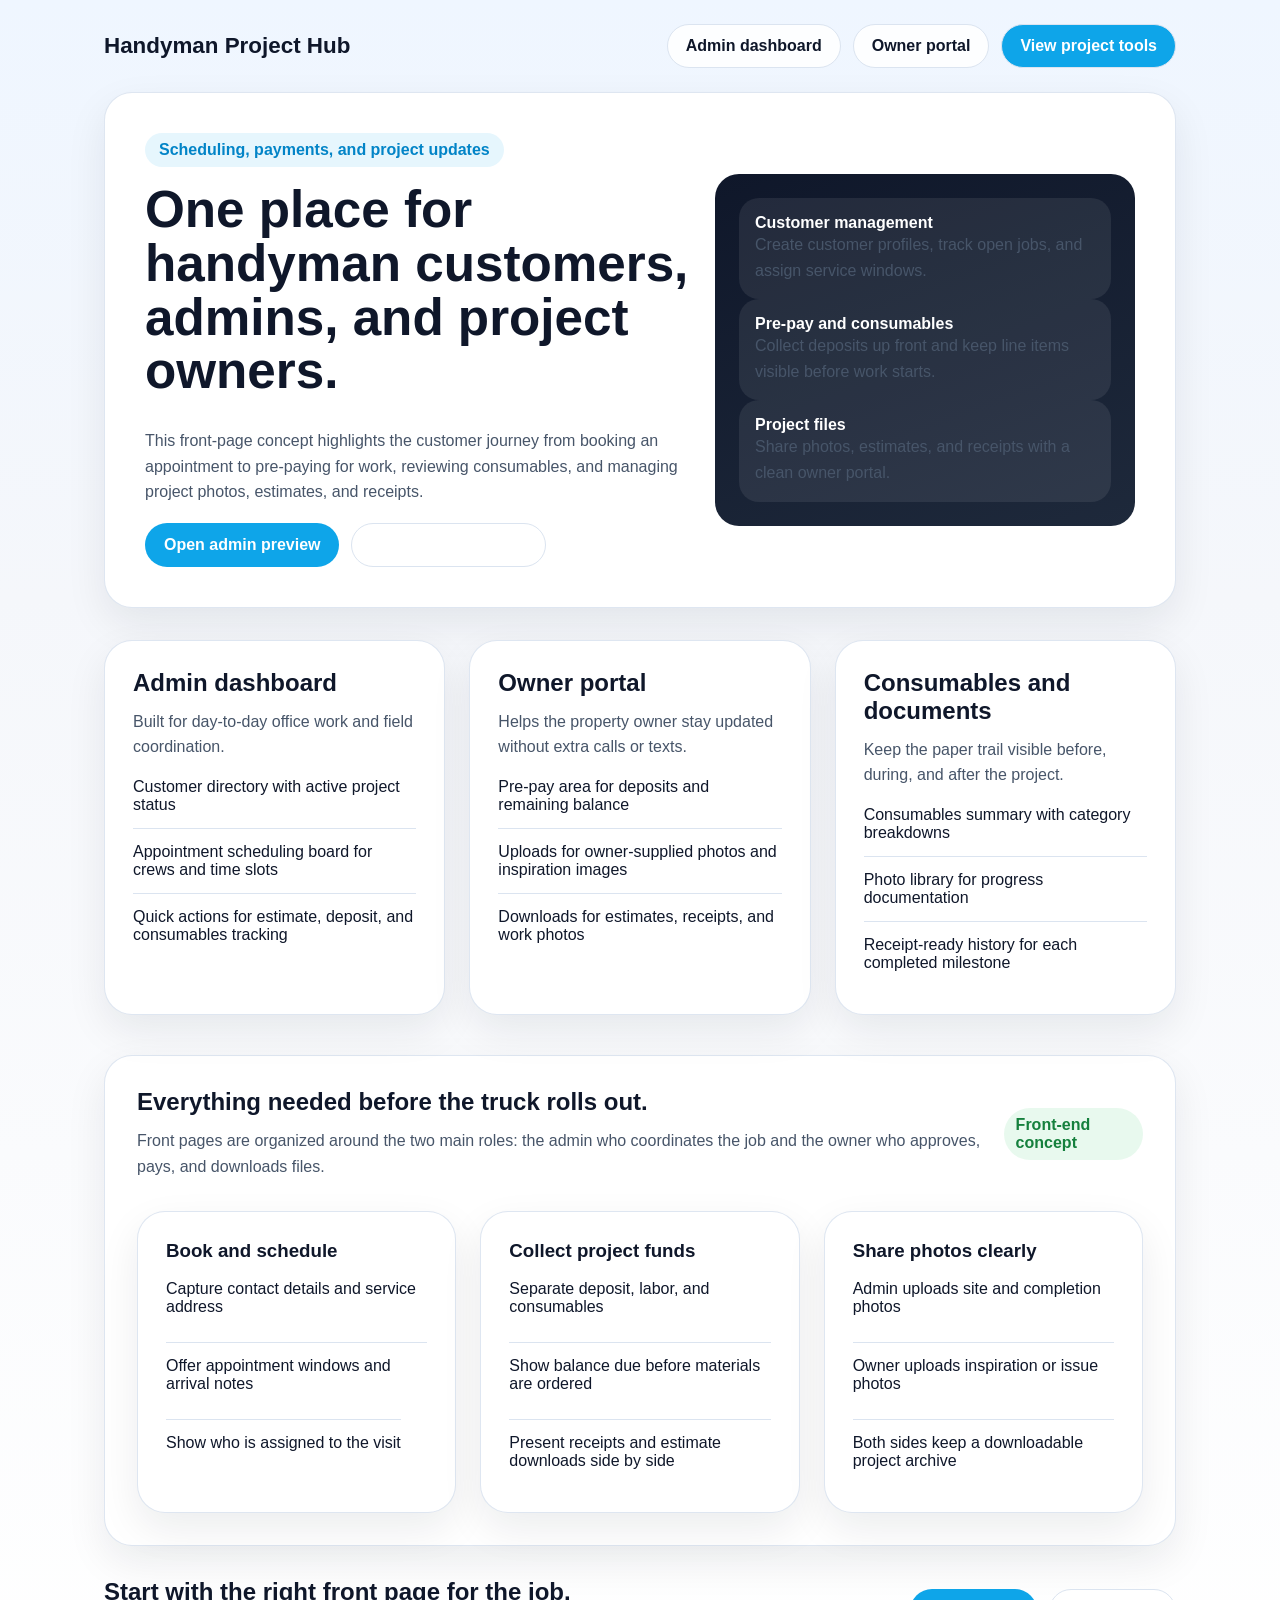
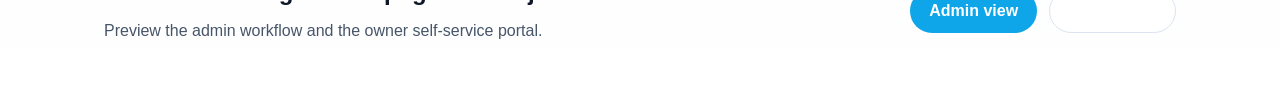
==== index.html @ 28c73553 "feat: add handyman front pages" ====
<!DOCTYPE html>
<html lang="en">
  <head>
    <meta charset="UTF-8" />
    <meta name="viewport" content="width=device-width, initial-scale=1.0" />
    <title>Handyman | Project Hub</title>
    <link rel="stylesheet" href="./styles.css" />
  </head>
  <body>
    <div class="shell">
      <header class="topbar">
        <a class="brand" href="./index.html">Handyman Project Hub</a>
        <nav class="nav" aria-label="Primary">
          <a href="./admin.html">Admin dashboard</a>
          <a href="./owner.html">Owner portal</a>
          <a class="button primary" href="./owner.html">View project tools</a>
        </nav>
      </header>

      <main>
        <section class="hero">
          <div class="stack">
            <div>
              <span class="eyebrow">Scheduling, payments, and project updates</span>
              <h1>One place for handyman customers, admins, and project owners.</h1>
            </div>
            <p>
              This front-page concept highlights the customer journey from booking an
              appointment to pre-paying for work, reviewing consumables, and managing
              project photos, estimates, and receipts.
            </p>
            <div class="hero-actions">
              <a class="button primary" href="./admin.html">Open admin preview</a>
              <a class="button secondary" href="./owner.html">Open owner preview</a>
            </div>
          </div>

          <aside class="hero-visual" aria-label="Feature preview">
            <div class="mini-card">
              <strong>Customer management</strong>
              <p>Create customer profiles, track open jobs, and assign service windows.</p>
            </div>
            <div class="mini-card">
              <strong>Pre-pay and consumables</strong>
              <p>Collect deposits up front and keep line items visible before work starts.</p>
            </div>
            <div class="mini-card">
              <strong>Project files</strong>
              <p>Share photos, estimates, and receipts with a clean owner portal.</p>
            </div>
          </aside>
        </section>

        <section class="card-grid" aria-label="Core pages">
          <article class="section-card">
            <h2>Admin dashboard</h2>
            <p>Built for day-to-day office work and field coordination.</p>
            <ul>
              <li>Customer directory with active project status</li>
              <li>Appointment scheduling board for crews and time slots</li>
              <li>Quick actions for estimate, deposit, and consumables tracking</li>
            </ul>
          </article>

          <article class="section-card">
            <h2>Owner portal</h2>
            <p>Helps the property owner stay updated without extra calls or texts.</p>
            <ul>
              <li>Pre-pay area for deposits and remaining balance</li>
              <li>Uploads for owner-supplied photos and inspiration images</li>
              <li>Downloads for estimates, receipts, and work photos</li>
            </ul>
          </article>

          <article class="section-card">
            <h2>Consumables and documents</h2>
            <p>Keep the paper trail visible before, during, and after the project.</p>
            <ul>
              <li>Consumables summary with category breakdowns</li>
              <li>Photo library for progress documentation</li>
              <li>Receipt-ready history for each completed milestone</li>
            </ul>
          </article>
        </section>

        <section class="dashboard" aria-label="Homepage dashboard preview">
          <div class="dashboard-head">
            <div>
              <h2>Everything needed before the truck rolls out.</h2>
              <p>
                Front pages are organized around the two main roles: the admin who
                coordinates the job and the owner who approves, pays, and downloads files.
              </p>
            </div>
            <span class="label">Front-end concept</span>
          </div>

          <div class="panel-grid">
            <article class="summary-card">
              <h3>Book and schedule</h3>
              <ul class="detail-list">
                <li>Capture contact details and service address</li>
                <li>Offer appointment windows and arrival notes</li>
                <li>Show who is assigned to the visit</li>
              </ul>
            </article>

            <article class="summary-card">
              <h3>Collect project funds</h3>
              <ul class="detail-list">
                <li>Separate deposit, labor, and consumables</li>
                <li>Show balance due before materials are ordered</li>
                <li>Present receipts and estimate downloads side by side</li>
              </ul>
            </article>

            <article class="summary-card">
              <h3>Share photos clearly</h3>
              <ul class="detail-list">
                <li>Admin uploads site and completion photos</li>
                <li>Owner uploads inspiration or issue photos</li>
                <li>Both sides keep a downloadable project archive</li>
              </ul>
            </article>
          </div>
        </section>

        <section class="cta-strip">
          <div>
            <h2>Start with the right front page for the job.</h2>
            <p>Preview the admin workflow and the owner self-service portal.</p>
          </div>
          <div class="hero-actions">
            <a class="button primary" href="./admin.html">Admin view</a>
            <a class="button secondary" href="./owner.html">Owner view</a>
          </div>
        </section>
      </main>
    </div>
  </body>
</html>
---- styles.css ----
:root {
  --bg: #f5f7fb;
  --surface: #ffffff;
  --surface-alt: #0f172a;
  --text: #0f172a;
  --muted: #475569;
  --primary: #0ea5e9;
  --primary-dark: #0284c7;
  --accent: #22c55e;
  --border: #dbe4f0;
  --shadow: 0 16px 40px rgba(15, 23, 42, 0.08);
}

* {
  box-sizing: border-box;
}

body {
  margin: 0;
  font-family: Arial, Helvetica, sans-serif;
  color: var(--text);
  background: linear-gradient(180deg, #eff6ff 0%, var(--bg) 35%, #ffffff 100%);
}

a {
  color: inherit;
}

.shell {
  max-width: 1120px;
  margin: 0 auto;
  padding: 0 24px 64px;
}

.topbar,
.hero,
.card-grid,
.panel-grid,
.cta-strip,
.portal-grid {
  display: grid;
  gap: 24px;
}

.topbar {
  grid-template-columns: 1fr auto;
  align-items: center;
  padding: 24px 0;
}

.brand {
  font-size: 1.4rem;
  font-weight: 700;
  text-decoration: none;
}

.nav {
  display: flex;
  flex-wrap: wrap;
  gap: 12px;
}

.nav a,
.button,
button {
  border-radius: 999px;
  padding: 12px 18px;
  text-decoration: none;
  font-weight: 700;
  border: 1px solid transparent;
}

.nav a,
.button.secondary {
  background: rgba(255, 255, 255, 0.9);
  border-color: var(--border);
}

.button,
button,
.button.primary {
  background: var(--primary);
  color: #fff;
}

.hero,
.section-card,
.dashboard,
.table-card,
.timeline-card,
.receipt-card,
.upload-card,
.summary-card {
  background: var(--surface);
  border: 1px solid rgba(219, 228, 240, 0.9);
  border-radius: 28px;
  box-shadow: var(--shadow);
}

.hero {
  grid-template-columns: 1.3fr 1fr;
  align-items: center;
  padding: 40px;
}

.eyebrow {
  display: inline-block;
  margin-bottom: 16px;
  padding: 8px 14px;
  border-radius: 999px;
  background: rgba(14, 165, 233, 0.1);
  color: var(--primary-dark);
  font-weight: 700;
}

h1,
h2,
h3 {
  margin: 0 0 12px;
}

h1 {
  font-size: clamp(2.2rem, 4vw, 4.4rem);
  line-height: 1.05;
}

p {
  margin: 0;
  color: var(--muted);
  line-height: 1.6;
}

.hero-actions,
.stack,
.meta-list,
.feature-list,
.stat-list,
.upload-actions,
.detail-list {
  display: flex;
  flex-wrap: wrap;
  gap: 12px;
}

.stack {
  flex-direction: column;
  gap: 18px;
}

.hero-visual,
.dashboard-visual {
  background: linear-gradient(160deg, var(--surface-alt), #1e293b);
  color: #fff;
  border-radius: 24px;
  padding: 24px;
}

.mini-card,
.stat,
.timeline-item,
.receipt-row,
.upload-row {
  padding: 16px;
  border-radius: 20px;
  background: rgba(255, 255, 255, 0.08);
}

.stat strong,
.receipt-row strong,
.upload-row strong,
.customer-table strong {
  display: block;
  margin-bottom: 4px;
}

.card-grid,
.panel-grid,
.portal-grid {
  grid-template-columns: repeat(3, minmax(0, 1fr));
  margin-top: 32px;
}

.section-card,
.table-card,
.timeline-card,
.receipt-card,
.upload-card,
.summary-card {
  padding: 28px;
}

.section-card ul,
.detail-list,
.customer-table,
.timeline {
  list-style: none;
  padding: 0;
  margin: 18px 0 0;
}

.section-card li,
.detail-list li,
.timeline li,
.customer-row {
  padding: 14px 0;
  border-top: 1px solid var(--border);
}

.section-card li:first-child,
.detail-list li:first-child,
.timeline li:first-child,
.customer-row:first-child {
  border-top: 0;
  padding-top: 0;
}

.dashboard {
  margin-top: 40px;
  padding: 32px;
}

.dashboard-head {
  display: flex;
  justify-content: space-between;
  gap: 16px;
  align-items: center;
  margin-bottom: 24px;
}

.stat-list {
  margin-top: 20px;
}

.stat {
  min-width: 120px;
  background: #e0f2fe;
  color: var(--text);
}

.customer-table {
  display: grid;
  gap: 12px;
}

.customer-row {
  display: grid;
  grid-template-columns: 1.3fr 1fr 1fr;
  gap: 12px;
  align-items: center;
}

.timeline-item {
  background: #f8fafc;
}

.timeline-item time,
.status {
  display: inline-block;
  margin-bottom: 8px;
  font-size: 0.92rem;
  font-weight: 700;
  color: var(--primary-dark);
}

.cta-strip {
  grid-template-columns: 1.4fr auto;
  align-items: center;
  padding: 32px 0 0;
}

.portal-grid {
  margin-top: 40px;
}

.receipt-row,
.upload-row {
  background: #f8fafc;
  color: var(--text);
  margin-top: 16px;
}

.upload-actions .button,
.receipt-row .button {
  padding: 10px 14px;
}

.label {
  display: inline-block;
  padding: 8px 12px;
  border-radius: 999px;
  background: rgba(34, 197, 94, 0.1);
  color: #15803d;
  font-weight: 700;
}

@media (max-width: 900px) {
  .hero,
  .card-grid,
  .panel-grid,
  .portal-grid,
  .cta-strip,
  .customer-row {
    grid-template-columns: 1fr;
  }

  .topbar,
  .dashboard-head {
    grid-template-columns: 1fr;
    justify-content: start;
  }
}
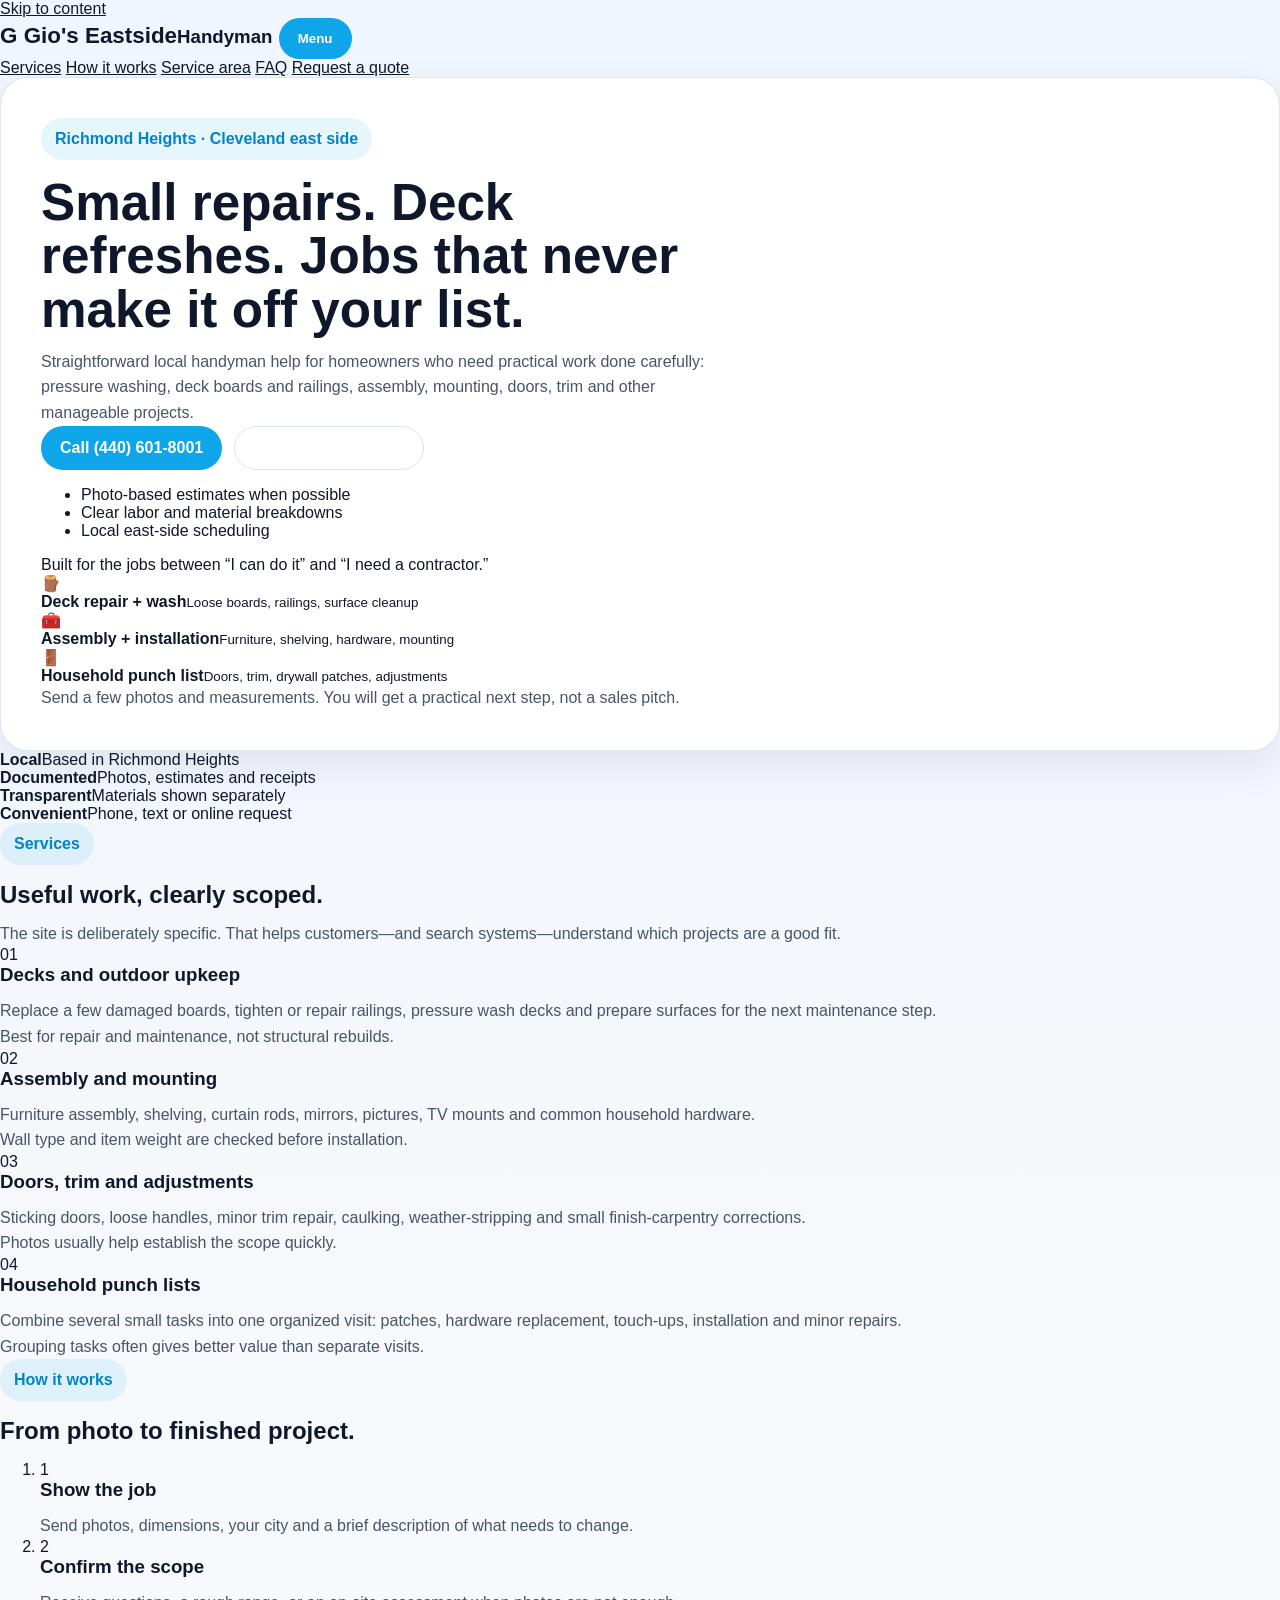
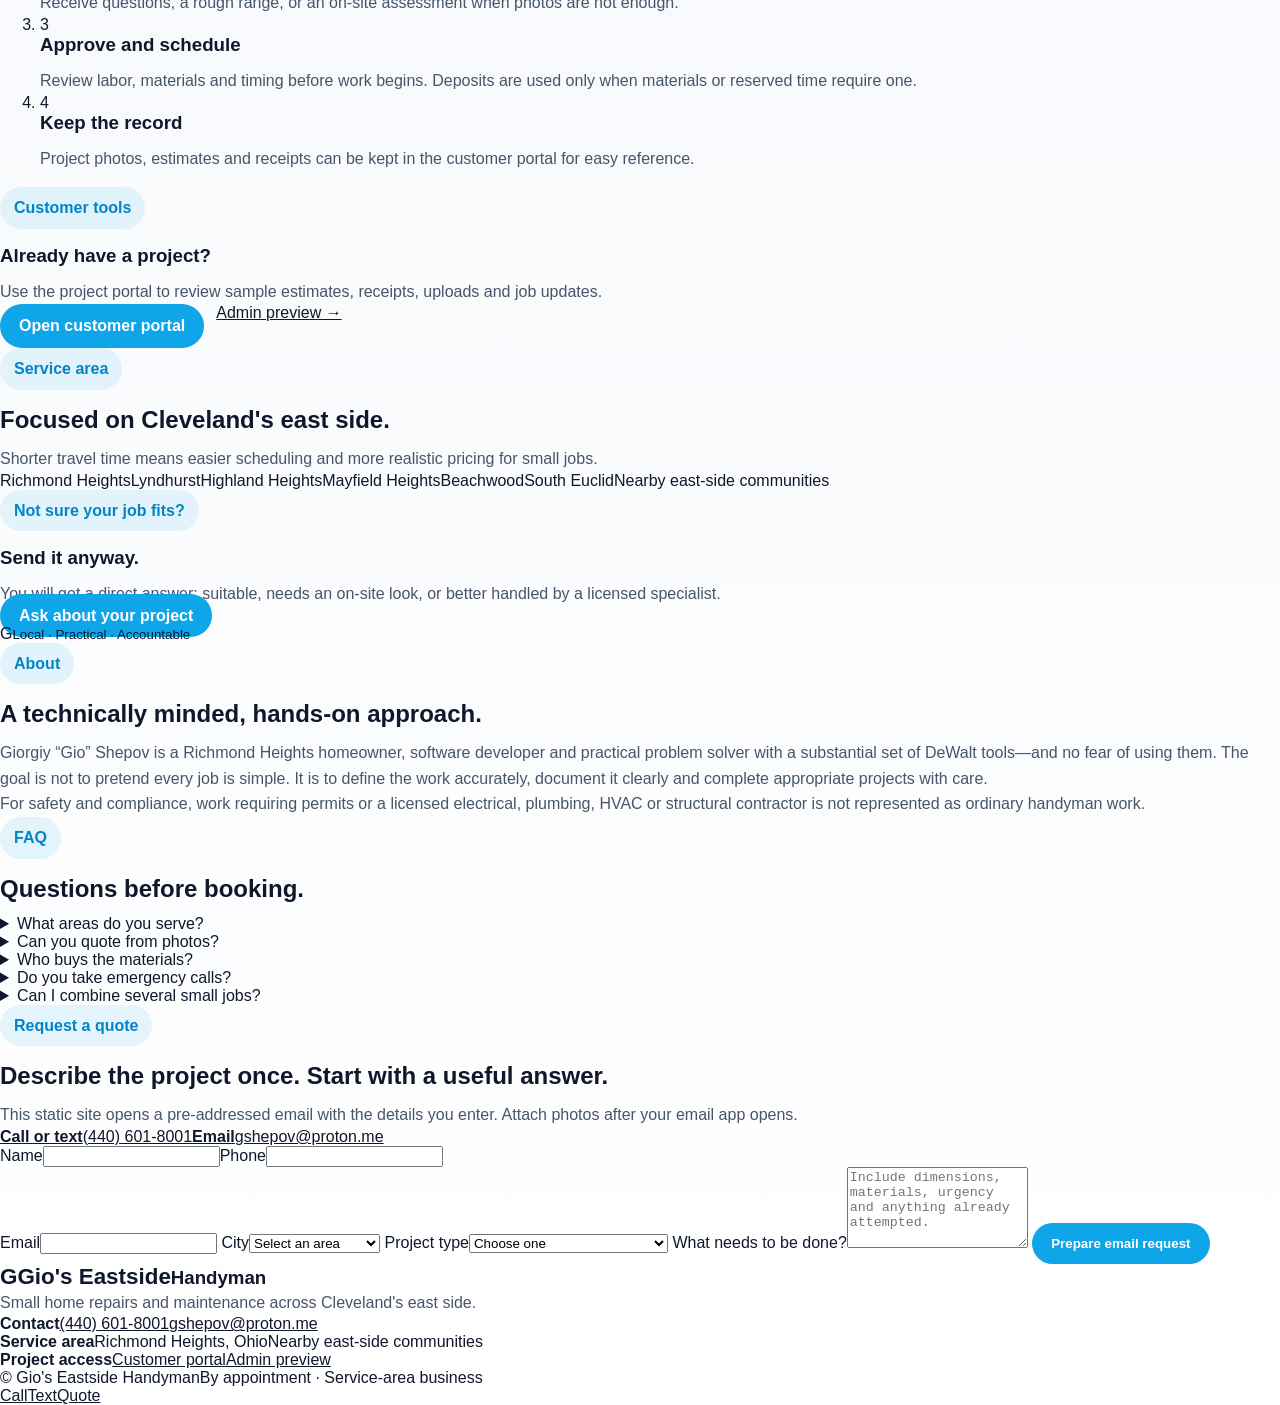
==== commit 8ca42a0b: "feat: turn homepage into local handyman business site" ====
--- a/index.html
+++ b/index.html
@@ -1,141 +1,256 @@
-<!DOCTYPE html>
+<!doctype html>
 <html lang="en">
-  <head>
-    <meta charset="UTF-8" />
-    <meta name="viewport" content="width=device-width, initial-scale=1.0" />
-    <title>Handyman | Project Hub</title>
-    <link rel="stylesheet" href="./styles.css" />
-  </head>
-  <body>
-    <div class="shell">
-      <header class="topbar">
-        <a class="brand" href="./index.html">Handyman Project Hub</a>
-        <nav class="nav" aria-label="Primary">
-          <a href="./admin.html">Admin dashboard</a>
-          <a href="./owner.html">Owner portal</a>
-          <a class="button primary" href="./owner.html">View project tools</a>
-        </nav>
-      </header>
-
-      <main>
-        <section class="hero">
-          <div class="stack">
-            <div>
-              <span class="eyebrow">Scheduling, payments, and project updates</span>
-              <h1>One place for handyman customers, admins, and project owners.</h1>
-            </div>
-            <p>
-              This front-page concept highlights the customer journey from booking an
-              appointment to pre-paying for work, reviewing consumables, and managing
-              project photos, estimates, and receipts.
-            </p>
-            <div class="hero-actions">
-              <a class="button primary" href="./admin.html">Open admin preview</a>
-              <a class="button secondary" href="./owner.html">Open owner preview</a>
-            </div>
+<head>
+  <meta charset="utf-8" />
+  <meta name="viewport" content="width=device-width, initial-scale=1" />
+  <title>Handyman in Richmond Heights & Cleveland East Side | Gio's Eastside Handyman</title>
+  <meta name="description" content="Local handyman help for deck repairs, pressure washing, furniture assembly, mounting, trim, doors and small home projects in Richmond Heights, Lyndhurst and Cleveland's east side." />
+  <meta name="theme-color" content="#18212b" />
+  <meta name="robots" content="index,follow,max-image-preview:large" />
+  <link rel="canonical" href="https://george-shepov.github.io/Handyman/" />
+  <link rel="manifest" href="./manifest.webmanifest" />
+  <link rel="stylesheet" href="./styles.css" />
+  <meta property="og:type" content="website" />
+  <meta property="og:title" content="Gio's Eastside Handyman" />
+  <meta property="og:description" content="Practical help for decks, pressure washing, assembly, mounting and small repairs across Cleveland's east side." />
+  <meta property="og:url" content="https://george-shepov.github.io/Handyman/" />
+  <meta property="og:locale" content="en_US" />
+  <meta name="twitter:card" content="summary" />
+  <script type="application/ld+json">
+  {
+    "@context": "https://schema.org",
+    "@graph": [
+      {
+        "@type": "HomeAndConstructionBusiness",
+        "@id": "https://george-shepov.github.io/Handyman/#business",
+        "name": "Gio's Eastside Handyman",
+        "url": "https://george-shepov.github.io/Handyman/",
+        "telephone": "+1-440-601-8001",
+        "email": "gshepov@proton.me",
+        "priceRange": "$$",
+        "description": "Local handyman services for deck maintenance, pressure washing, furniture assembly, mounting, trim, doors and other small home projects.",
+        "address": {
+          "@type": "PostalAddress",
+          "addressLocality": "Richmond Heights",
+          "addressRegion": "OH",
+          "postalCode": "44143",
+          "addressCountry": "US"
+        },
+        "areaServed": [
+          "Richmond Heights, Ohio",
+          "Lyndhurst, Ohio",
+          "Highland Heights, Ohio",
+          "Mayfield Heights, Ohio",
+          "Beachwood, Ohio",
+          "South Euclid, Ohio",
+          "Cleveland East Side, Ohio"
+        ],
+        "openingHoursSpecification": {
+          "@type": "OpeningHoursSpecification",
+          "dayOfWeek": ["Monday","Tuesday","Wednesday","Thursday","Friday","Saturday"],
+          "opens": "08:00",
+          "closes": "19:00"
+        },
+        "hasOfferCatalog": {
+          "@type": "OfferCatalog",
+          "name": "Handyman services",
+          "itemListElement": [
+            {"@type":"Offer","itemOffered":{"@type":"Service","name":"Deck board and railing repair"}},
+            {"@type":"Offer","itemOffered":{"@type":"Service","name":"Deck and exterior pressure washing"}},
+            {"@type":"Offer","itemOffered":{"@type":"Service","name":"Furniture assembly and wall mounting"}},
+            {"@type":"Offer","itemOffered":{"@type":"Service","name":"Doors, trim and minor household repairs"}}
+          ]
+        }
+      },
+      {
+        "@type": "FAQPage",
+        "mainEntity": [
+          {
+            "@type": "Question",
+            "name": "What areas do you serve?",
+            "acceptedAnswer": {"@type":"Answer","text":"Richmond Heights, Lyndhurst, Highland Heights, Mayfield Heights, Beachwood, South Euclid and nearby Cleveland east-side communities."}
+          },
+          {
+            "@type": "Question",
+            "name": "Can I send photos before booking?",
+            "acceptedAnswer": {"@type":"Answer","text":"Yes. Photos and a short description help determine whether the job can be quoted remotely or needs an on-site visit."}
+          },
+          {
+            "@type": "Question",
+            "name": "Do you handle large permitted projects?",
+            "acceptedAnswer": {"@type":"Answer","text":"The focus is small repairs, maintenance and installation work. Projects requiring permits or a licensed trade are declined or referred to an appropriate professional."}
+          }
+        ]
+      }
+    ]
+  }
+  </script>
+</head>
+<body>
+  <a class="skip-link" href="#main">Skip to content</a>
+
+  <header class="site-header">
+    <div class="container header-row">
+      <a class="brand" href="#top" aria-label="Gio's Eastside Handyman home">
+        <span class="brand-mark" aria-hidden="true">G</span>
+        <span><strong>Gio's Eastside</strong><small>Handyman</small></span>
+      </a>
+      <button class="menu-toggle" type="button" aria-expanded="false" aria-controls="site-nav">Menu</button>
+      <nav id="site-nav" class="site-nav" aria-label="Primary navigation">
+        <a href="#services">Services</a>
+        <a href="#process">How it works</a>
+        <a href="#area">Service area</a>
+        <a href="#faq">FAQ</a>
+        <a class="nav-cta" href="#quote">Request a quote</a>
+      </nav>
+    </div>
+  </header>
+
+  <main id="main">
+    <section id="top" class="hero public-hero">
+      <div class="container hero-grid">
+        <div class="hero-copy">
+          <p class="eyebrow">Richmond Heights · Cleveland east side</p>
+          <h1>Small repairs. Deck refreshes. Jobs that never make it off your list.</h1>
+          <p class="hero-lede">Straightforward local handyman help for homeowners who need practical work done carefully: pressure washing, deck boards and railings, assembly, mounting, doors, trim and other manageable projects.</p>
+          <div class="hero-actions">
+            <a class="button primary" href="tel:+14406018001">Call (440) 601-8001</a>
+            <a class="button secondary" href="#quote">Send project details</a>
           </div>
-
-          <aside class="hero-visual" aria-label="Feature preview">
-            <div class="mini-card">
-              <strong>Customer management</strong>
-              <p>Create customer profiles, track open jobs, and assign service windows.</p>
-            </div>
-            <div class="mini-card">
-              <strong>Pre-pay and consumables</strong>
-              <p>Collect deposits up front and keep line items visible before work starts.</p>
-            </div>
-            <div class="mini-card">
-              <strong>Project files</strong>
-              <p>Share photos, estimates, and receipts with a clean owner portal.</p>
-            </div>
-          </aside>
-        </section>
-
-        <section class="card-grid" aria-label="Core pages">
-          <article class="section-card">
-            <h2>Admin dashboard</h2>
-            <p>Built for day-to-day office work and field coordination.</p>
-            <ul>
-              <li>Customer directory with active project status</li>
-              <li>Appointment scheduling board for crews and time slots</li>
-              <li>Quick actions for estimate, deposit, and consumables tracking</li>
-            </ul>
+          <ul class="trust-list" aria-label="Service highlights">
+            <li>Photo-based estimates when possible</li>
+            <li>Clear labor and material breakdowns</li>
+            <li>Local east-side scheduling</li>
+          </ul>
+        </div>
+
+        <aside class="hero-board" aria-label="Typical project examples">
+          <div class="tool-badge">Built for the jobs between “I can do it” and “I need a contractor.”</div>
+          <article>
+            <span aria-hidden="true">🪵</span>
+            <div><strong>Deck repair + wash</strong><small>Loose boards, railings, surface cleanup</small></div>
           </article>
-
-          <article class="section-card">
-            <h2>Owner portal</h2>
-            <p>Helps the property owner stay updated without extra calls or texts.</p>
-            <ul>
-              <li>Pre-pay area for deposits and remaining balance</li>
-              <li>Uploads for owner-supplied photos and inspiration images</li>
-              <li>Downloads for estimates, receipts, and work photos</li>
-            </ul>
+          <article>
+            <span aria-hidden="true">🧰</span>
+            <div><strong>Assembly + installation</strong><small>Furniture, shelving, hardware, mounting</small></div>
           </article>
-
-          <article class="section-card">
-            <h2>Consumables and documents</h2>
-            <p>Keep the paper trail visible before, during, and after the project.</p>
-            <ul>
-              <li>Consumables summary with category breakdowns</li>
-              <li>Photo library for progress documentation</li>
-              <li>Receipt-ready history for each completed milestone</li>
-            </ul>
+          <article>
+            <span aria-hidden="true">🚪</span>
+            <div><strong>Household punch list</strong><small>Doors, trim, drywall patches, adjustments</small></div>
           </article>
-        </section>
-
-        <section class="dashboard" aria-label="Homepage dashboard preview">
-          <div class="dashboard-head">
-            <div>
-              <h2>Everything needed before the truck rolls out.</h2>
-              <p>
-                Front pages are organized around the two main roles: the admin who
-                coordinates the job and the owner who approves, pays, and downloads files.
-              </p>
-            </div>
-            <span class="label">Front-end concept</span>
-          </div>
-
-          <div class="panel-grid">
-            <article class="summary-card">
-              <h3>Book and schedule</h3>
-              <ul class="detail-list">
-                <li>Capture contact details and service address</li>
-                <li>Offer appointment windows and arrival notes</li>
-                <li>Show who is assigned to the visit</li>
-              </ul>
-            </article>
-
-            <article class="summary-card">
-              <h3>Collect project funds</h3>
-              <ul class="detail-list">
-                <li>Separate deposit, labor, and consumables</li>
-                <li>Show balance due before materials are ordered</li>
-                <li>Present receipts and estimate downloads side by side</li>
-              </ul>
-            </article>
-
-            <article class="summary-card">
-              <h3>Share photos clearly</h3>
-              <ul class="detail-list">
-                <li>Admin uploads site and completion photos</li>
-                <li>Owner uploads inspiration or issue photos</li>
-                <li>Both sides keep a downloadable project archive</li>
-              </ul>
-            </article>
-          </div>
-        </section>
-
-        <section class="cta-strip">
-          <div>
-            <h2>Start with the right front page for the job.</h2>
-            <p>Preview the admin workflow and the owner self-service portal.</p>
-          </div>
-          <div class="hero-actions">
-            <a class="button primary" href="./admin.html">Admin view</a>
-            <a class="button secondary" href="./owner.html">Owner view</a>
-          </div>
-        </section>
-      </main>
+          <p class="board-note">Send a few photos and measurements. You will get a practical next step, not a sales pitch.</p>
+        </aside>
+      </div>
+    </section>
+
+    <section class="proof-strip" aria-label="Why choose a local handyman">
+      <div class="container proof-grid">
+        <div><strong>Local</strong><span>Based in Richmond Heights</span></div>
+        <div><strong>Documented</strong><span>Photos, estimates and receipts</span></div>
+        <div><strong>Transparent</strong><span>Materials shown separately</span></div>
+        <div><strong>Convenient</strong><span>Phone, text or online request</span></div>
+      </div>
+    </section>
+
+    <section id="services" class="section">
+      <div class="container">
+        <div class="section-heading">
+          <p class="eyebrow">Services</p>
+          <h2>Useful work, clearly scoped.</h2>
+          <p>The site is deliberately specific. That helps customers—and search systems—understand which projects are a good fit.</p>
+        </div>
+        <div class="service-grid">
+          <article class="service-card"><span class="service-icon" aria-hidden="true">01</span><h3>Decks and outdoor upkeep</h3><p>Replace a few damaged boards, tighten or repair railings, pressure wash decks and prepare surfaces for the next maintenance step.</p><p class="service-note">Best for repair and maintenance, not structural rebuilds.</p></article>
+          <article class="service-card"><span class="service-icon" aria-hidden="true">02</span><h3>Assembly and mounting</h3><p>Furniture assembly, shelving, curtain rods, mirrors, pictures, TV mounts and common household hardware.</p><p class="service-note">Wall type and item weight are checked before installation.</p></article>
+          <article class="service-card"><span class="service-icon" aria-hidden="true">03</span><h3>Doors, trim and adjustments</h3><p>Sticking doors, loose handles, minor trim repair, caulking, weather-stripping and small finish-carpentry corrections.</p><p class="service-note">Photos usually help establish the scope quickly.</p></article>
+          <article class="service-card"><span class="service-icon" aria-hidden="true">04</span><h3>Household punch lists</h3><p>Combine several small tasks into one organized visit: patches, hardware replacement, touch-ups, installation and minor repairs.</p><p class="service-note">Grouping tasks often gives better value than separate visits.</p></article>
+        </div>
+      </div>
+    </section>
+
+    <section id="process" class="section section-dark">
+      <div class="container">
+        <div class="section-heading light">
+          <p class="eyebrow">How it works</p>
+          <h2>From photo to finished project.</h2>
+        </div>
+        <ol class="process-grid">
+          <li><span>1</span><h3>Show the job</h3><p>Send photos, dimensions, your city and a brief description of what needs to change.</p></li>
+          <li><span>2</span><h3>Confirm the scope</h3><p>Receive questions, a rough range, or an on-site assessment when photos are not enough.</p></li>
+          <li><span>3</span><h3>Approve and schedule</h3><p>Review labor, materials and timing before work begins. Deposits are used only when materials or reserved time require one.</p></li>
+          <li><span>4</span><h3>Keep the record</h3><p>Project photos, estimates and receipts can be kept in the customer portal for easy reference.</p></li>
+        </ol>
+        <div class="portal-callout">
+          <div><p class="eyebrow">Customer tools</p><h3>Already have a project?</h3><p>Use the project portal to review sample estimates, receipts, uploads and job updates.</p></div>
+          <div class="hero-actions"><a class="button light-button" href="./owner.html">Open customer portal</a><a class="text-link" href="./admin.html">Admin preview →</a></div>
+        </div>
+      </div>
+    </section>
+
+    <section id="area" class="section">
+      <div class="container area-grid">
+        <div>
+          <p class="eyebrow">Service area</p>
+          <h2>Focused on Cleveland's east side.</h2>
+          <p>Shorter travel time means easier scheduling and more realistic pricing for small jobs.</p>
+          <div class="city-list" aria-label="Cities served"><span>Richmond Heights</span><span>Lyndhurst</span><span>Highland Heights</span><span>Mayfield Heights</span><span>Beachwood</span><span>South Euclid</span><span>Nearby east-side communities</span></div>
+        </div>
+        <aside class="area-card">
+          <p class="eyebrow">Not sure your job fits?</p>
+          <h3>Send it anyway.</h3>
+          <p>You will get a direct answer: suitable, needs an on-site look, or better handled by a licensed specialist.</p>
+          <a class="button primary" href="#quote">Ask about your project</a>
+        </aside>
+      </div>
+    </section>
+
+    <section class="section section-soft" aria-labelledby="about-title">
+      <div class="container about-grid">
+        <div class="portrait-placeholder" aria-hidden="true"><span>G</span><small>Local · Practical · Accountable</small></div>
+        <div><p class="eyebrow">About</p><h2 id="about-title">A technically minded, hands-on approach.</h2><p>Giorgiy “Gio” Shepov is a Richmond Heights homeowner, software developer and practical problem solver with a substantial set of DeWalt tools—and no fear of using them. The goal is not to pretend every job is simple. It is to define the work accurately, document it clearly and complete appropriate projects with care.</p><p class="fine-print">For safety and compliance, work requiring permits or a licensed electrical, plumbing, HVAC or structural contractor is not represented as ordinary handyman work.</p></div>
+      </div>
+    </section>
+
+    <section id="faq" class="section">
+      <div class="container faq-layout">
+        <div class="section-heading"><p class="eyebrow">FAQ</p><h2>Questions before booking.</h2></div>
+        <div class="faq-list">
+          <details><summary>What areas do you serve?</summary><p>Richmond Heights, Lyndhurst, Highland Heights, Mayfield Heights, Beachwood, South Euclid and nearby east-side communities.</p></details>
+          <details><summary>Can you quote from photos?</summary><p>Often, yes. Clear photos, measurements and a description may be enough for a preliminary range. Hidden damage or uncertain conditions may require an on-site visit.</p></details>
+          <details><summary>Who buys the materials?</summary><p>Either arrangement can work. The estimate should state whether the owner supplies materials or whether they will be purchased and billed with receipts.</p></details>
+          <details><summary>Do you take emergency calls?</summary><p>This is primarily scheduled handyman work, not a 24-hour emergency or licensed-trade service.</p></details>
+          <details><summary>Can I combine several small jobs?</summary><p>Yes. A written punch list and photos are the most efficient way to plan a multi-task visit.</p></details>
+        </div>
+      </div>
+    </section>
+
+    <section id="quote" class="section quote-section">
+      <div class="container quote-grid">
+        <div><p class="eyebrow">Request a quote</p><h2>Describe the project once. Start with a useful answer.</h2><p>This static site opens a pre-addressed email with the details you enter. Attach photos after your email app opens.</p><div class="contact-stack"><a href="tel:+14406018001"><strong>Call or text</strong><span>(440) 601-8001</span></a><a href="mailto:gshepov@proton.me"><strong>Email</strong><span>gshepov@proton.me</span></a></div></div>
+        <form id="quote-form" class="quote-form">
+          <div class="field-row"><label>Name<input name="name" autocomplete="name" required /></label><label>Phone<input name="phone" type="tel" autocomplete="tel" required /></label></div>
+          <label>Email<input name="email" type="email" autocomplete="email" /></label>
+          <label>City<select name="city" required><option value="">Select an area</option><option>Richmond Heights</option><option>Lyndhurst</option><option>Highland Heights</option><option>Mayfield Heights</option><option>Beachwood</option><option>South Euclid</option><option>Other nearby area</option></select></label>
+          <label>Project type<select name="project" required><option value="">Choose one</option><option>Deck or outdoor repair</option><option>Pressure washing</option><option>Assembly or mounting</option><option>Door, trim or household repair</option><option>Multi-item punch list</option><option>Other</option></select></label>
+          <label>What needs to be done?<textarea name="details" rows="5" placeholder="Include dimensions, materials, urgency and anything already attempted." required></textarea></label>
+          <button class="button primary" type="submit">Prepare email request</button>
+          <p id="form-status" class="form-status" role="status"></p>
+        </form>
+      </div>
+    </section>
+  </main>
+
+  <footer class="site-footer">
+    <div class="container footer-grid">
+      <div><a class="brand footer-brand" href="#top"><span class="brand-mark">G</span><span><strong>Gio's Eastside</strong><small>Handyman</small></span></a><p>Small home repairs and maintenance across Cleveland's east side.</p></div>
+      <div><strong>Contact</strong><a href="tel:+14406018001">(440) 601-8001</a><a href="mailto:gshepov@proton.me">gshepov@proton.me</a></div>
+      <div><strong>Service area</strong><span>Richmond Heights, Ohio</span><span>Nearby east-side communities</span></div>
+      <div><strong>Project access</strong><a href="./owner.html">Customer portal</a><a href="./admin.html">Admin preview</a></div>
     </div>
-  </body>
+    <div class="container footer-bottom"><span>© <span id="year"></span> Gio's Eastside Handyman</span><span>By appointment · Service-area business</span></div>
+  </footer>
+
+  <div class="mobile-actions" aria-label="Quick contact"><a href="tel:+14406018001">Call</a><a href="sms:+14406018001">Text</a><a href="#quote">Quote</a></div>
+  <script src="./app.js" defer></script>
+</body>
 </html>
--- a/styles.css
+++ b/styles.css
@@ -17,7 +17,8 @@
 
 body {
   margin: 0;
-  font-family: Arial, Helvetica, sans-serif;
+  font-family: -apple-system, BlinkMacSystemFont, "Segoe UI", Roboto, Oxygen, Ubuntu,
+    Cantarell, sans-serif;
   color: var(--text);
   background: linear-gradient(180deg, #eff6ff 0%, var(--bg) 35%, #ffffff 100%);
 }
@@ -63,11 +64,12 @@
 .nav a,
 .button,
 button {
-  border-radius: 999px;
+  border-radius: 9999px;
   padding: 12px 18px;
   text-decoration: none;
   font-weight: 700;
   border: 1px solid transparent;
+  cursor: pointer;
 }
 
 .nav a,
@@ -287,10 +289,30 @@
 .label {
   display: inline-block;
   padding: 8px 12px;
-  border-radius: 999px;
+  border-radius: 9999px;
   background: rgba(34, 197, 94, 0.1);
   color: #15803d;
   font-weight: 700;
+}
+
+.inline-form {
+  display: grid;
+  gap: 12px;
+  margin-top: 18px;
+}
+
+.inline-form input,
+.inline-form select {
+  width: 100%;
+  padding: 12px 14px;
+  border: 1px solid var(--border);
+  border-radius: 14px;
+  background: #fff;
+  color: var(--text);
+}
+
+.inline-form button {
+  justify-self: start;
 }
 
 @media (max-width: 900px) {
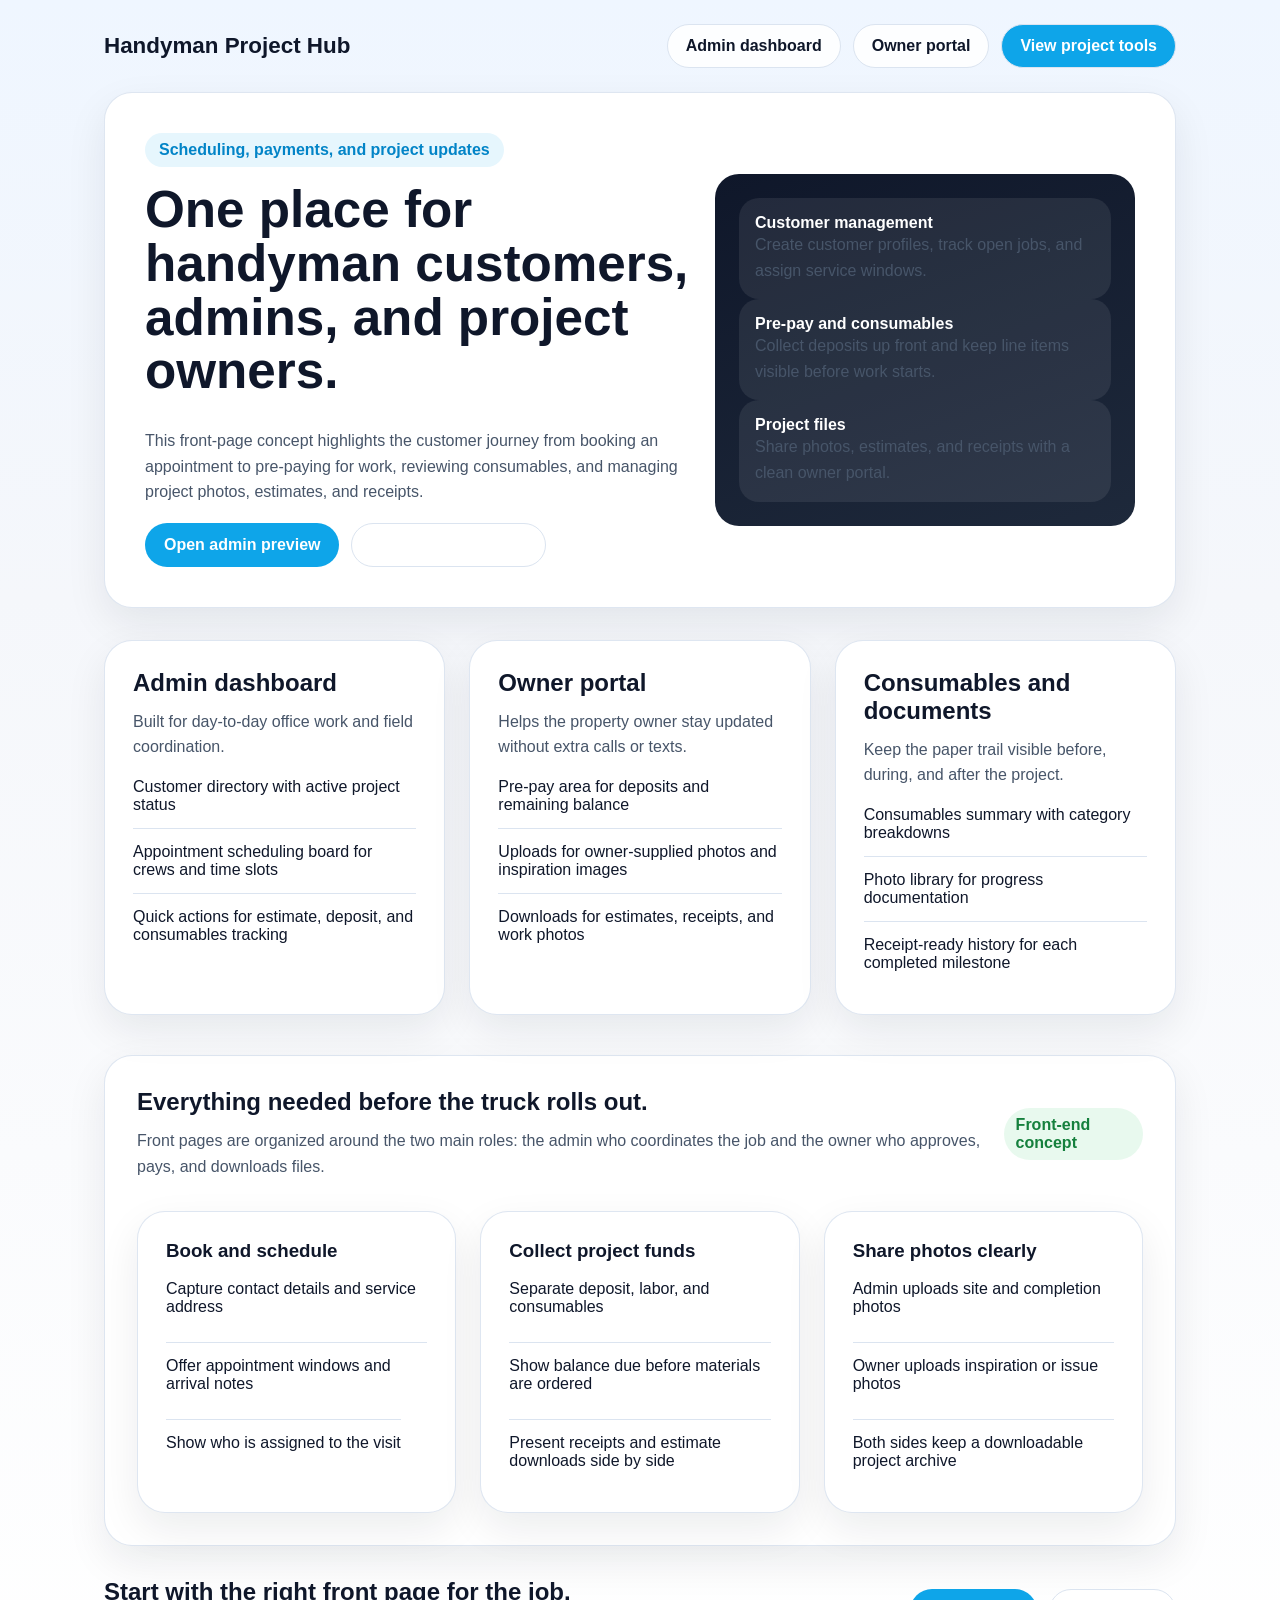
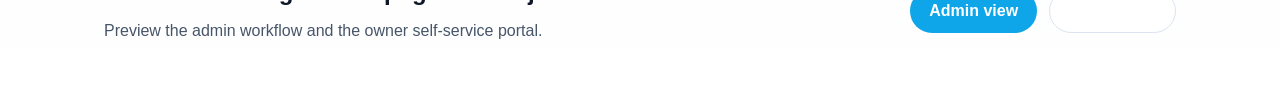
==== commit 78110d9d: "Merge pull request #1 from george-shepov/copilot/handyman-admin-features Add static admin and owner " ====
--- a/index.html
+++ b/index.html
@@ -1,256 +1,141 @@
-<!doctype html>
+<!DOCTYPE html>
 <html lang="en">
-<head>
-  <meta charset="utf-8" />
-  <meta name="viewport" content="width=device-width, initial-scale=1" />
-  <title>Handyman in Richmond Heights & Cleveland East Side | Gio's Eastside Handyman</title>
-  <meta name="description" content="Local handyman help for deck repairs, pressure washing, furniture assembly, mounting, trim, doors and small home projects in Richmond Heights, Lyndhurst and Cleveland's east side." />
-  <meta name="theme-color" content="#18212b" />
-  <meta name="robots" content="index,follow,max-image-preview:large" />
-  <link rel="canonical" href="https://george-shepov.github.io/Handyman/" />
-  <link rel="manifest" href="./manifest.webmanifest" />
-  <link rel="stylesheet" href="./styles.css" />
-  <meta property="og:type" content="website" />
-  <meta property="og:title" content="Gio's Eastside Handyman" />
-  <meta property="og:description" content="Practical help for decks, pressure washing, assembly, mounting and small repairs across Cleveland's east side." />
-  <meta property="og:url" content="https://george-shepov.github.io/Handyman/" />
-  <meta property="og:locale" content="en_US" />
-  <meta name="twitter:card" content="summary" />
-  <script type="application/ld+json">
-  {
-    "@context": "https://schema.org",
-    "@graph": [
-      {
-        "@type": "HomeAndConstructionBusiness",
-        "@id": "https://george-shepov.github.io/Handyman/#business",
-        "name": "Gio's Eastside Handyman",
-        "url": "https://george-shepov.github.io/Handyman/",
-        "telephone": "+1-440-601-8001",
-        "email": "gshepov@proton.me",
-        "priceRange": "$$",
-        "description": "Local handyman services for deck maintenance, pressure washing, furniture assembly, mounting, trim, doors and other small home projects.",
-        "address": {
-          "@type": "PostalAddress",
-          "addressLocality": "Richmond Heights",
-          "addressRegion": "OH",
-          "postalCode": "44143",
-          "addressCountry": "US"
-        },
-        "areaServed": [
-          "Richmond Heights, Ohio",
-          "Lyndhurst, Ohio",
-          "Highland Heights, Ohio",
-          "Mayfield Heights, Ohio",
-          "Beachwood, Ohio",
-          "South Euclid, Ohio",
-          "Cleveland East Side, Ohio"
-        ],
-        "openingHoursSpecification": {
-          "@type": "OpeningHoursSpecification",
-          "dayOfWeek": ["Monday","Tuesday","Wednesday","Thursday","Friday","Saturday"],
-          "opens": "08:00",
-          "closes": "19:00"
-        },
-        "hasOfferCatalog": {
-          "@type": "OfferCatalog",
-          "name": "Handyman services",
-          "itemListElement": [
-            {"@type":"Offer","itemOffered":{"@type":"Service","name":"Deck board and railing repair"}},
-            {"@type":"Offer","itemOffered":{"@type":"Service","name":"Deck and exterior pressure washing"}},
-            {"@type":"Offer","itemOffered":{"@type":"Service","name":"Furniture assembly and wall mounting"}},
-            {"@type":"Offer","itemOffered":{"@type":"Service","name":"Doors, trim and minor household repairs"}}
-          ]
-        }
-      },
-      {
-        "@type": "FAQPage",
-        "mainEntity": [
-          {
-            "@type": "Question",
-            "name": "What areas do you serve?",
-            "acceptedAnswer": {"@type":"Answer","text":"Richmond Heights, Lyndhurst, Highland Heights, Mayfield Heights, Beachwood, South Euclid and nearby Cleveland east-side communities."}
-          },
-          {
-            "@type": "Question",
-            "name": "Can I send photos before booking?",
-            "acceptedAnswer": {"@type":"Answer","text":"Yes. Photos and a short description help determine whether the job can be quoted remotely or needs an on-site visit."}
-          },
-          {
-            "@type": "Question",
-            "name": "Do you handle large permitted projects?",
-            "acceptedAnswer": {"@type":"Answer","text":"The focus is small repairs, maintenance and installation work. Projects requiring permits or a licensed trade are declined or referred to an appropriate professional."}
-          }
-        ]
-      }
-    ]
-  }
-  </script>
-</head>
-<body>
-  <a class="skip-link" href="#main">Skip to content</a>
+  <head>
+    <meta charset="UTF-8" />
+    <meta name="viewport" content="width=device-width, initial-scale=1.0" />
+    <title>Handyman | Project Hub</title>
+    <link rel="stylesheet" href="./styles.css" />
+  </head>
+  <body>
+    <div class="shell">
+      <header class="topbar">
+        <a class="brand" href="./index.html">Handyman Project Hub</a>
+        <nav class="nav" aria-label="Primary">
+          <a href="./admin.html">Admin dashboard</a>
+          <a href="./owner.html">Owner portal</a>
+          <a class="button primary" href="./owner.html">View project tools</a>
+        </nav>
+      </header>
 
-  <header class="site-header">
-    <div class="container header-row">
-      <a class="brand" href="#top" aria-label="Gio's Eastside Handyman home">
-        <span class="brand-mark" aria-hidden="true">G</span>
-        <span><strong>Gio's Eastside</strong><small>Handyman</small></span>
-      </a>
-      <button class="menu-toggle" type="button" aria-expanded="false" aria-controls="site-nav">Menu</button>
-      <nav id="site-nav" class="site-nav" aria-label="Primary navigation">
-        <a href="#services">Services</a>
-        <a href="#process">How it works</a>
-        <a href="#area">Service area</a>
-        <a href="#faq">FAQ</a>
-        <a class="nav-cta" href="#quote">Request a quote</a>
-      </nav>
+      <main>
+        <section class="hero">
+          <div class="stack">
+            <div>
+              <span class="eyebrow">Scheduling, payments, and project updates</span>
+              <h1>One place for handyman customers, admins, and project owners.</h1>
+            </div>
+            <p>
+              This front-page concept highlights the customer journey from booking an
+              appointment to pre-paying for work, reviewing consumables, and managing
+              project photos, estimates, and receipts.
+            </p>
+            <div class="hero-actions">
+              <a class="button primary" href="./admin.html">Open admin preview</a>
+              <a class="button secondary" href="./owner.html">Open owner preview</a>
+            </div>
+          </div>
+
+          <aside class="hero-visual" aria-label="Feature preview">
+            <div class="mini-card">
+              <strong>Customer management</strong>
+              <p>Create customer profiles, track open jobs, and assign service windows.</p>
+            </div>
+            <div class="mini-card">
+              <strong>Pre-pay and consumables</strong>
+              <p>Collect deposits up front and keep line items visible before work starts.</p>
+            </div>
+            <div class="mini-card">
+              <strong>Project files</strong>
+              <p>Share photos, estimates, and receipts with a clean owner portal.</p>
+            </div>
+          </aside>
+        </section>
+
+        <section class="card-grid" aria-label="Core pages">
+          <article class="section-card">
+            <h2>Admin dashboard</h2>
+            <p>Built for day-to-day office work and field coordination.</p>
+            <ul>
+              <li>Customer directory with active project status</li>
+              <li>Appointment scheduling board for crews and time slots</li>
+              <li>Quick actions for estimate, deposit, and consumables tracking</li>
+            </ul>
+          </article>
+
+          <article class="section-card">
+            <h2>Owner portal</h2>
+            <p>Helps the property owner stay updated without extra calls or texts.</p>
+            <ul>
+              <li>Pre-pay area for deposits and remaining balance</li>
+              <li>Uploads for owner-supplied photos and inspiration images</li>
+              <li>Downloads for estimates, receipts, and work photos</li>
+            </ul>
+          </article>
+
+          <article class="section-card">
+            <h2>Consumables and documents</h2>
+            <p>Keep the paper trail visible before, during, and after the project.</p>
+            <ul>
+              <li>Consumables summary with category breakdowns</li>
+              <li>Photo library for progress documentation</li>
+              <li>Receipt-ready history for each completed milestone</li>
+            </ul>
+          </article>
+        </section>
+
+        <section class="dashboard" aria-label="Homepage dashboard preview">
+          <div class="dashboard-head">
+            <div>
+              <h2>Everything needed before the truck rolls out.</h2>
+              <p>
+                Front pages are organized around the two main roles: the admin who
+                coordinates the job and the owner who approves, pays, and downloads files.
+              </p>
+            </div>
+            <span class="label">Front-end concept</span>
+          </div>
+
+          <div class="panel-grid">
+            <article class="summary-card">
+              <h3>Book and schedule</h3>
+              <ul class="detail-list">
+                <li>Capture contact details and service address</li>
+                <li>Offer appointment windows and arrival notes</li>
+                <li>Show who is assigned to the visit</li>
+              </ul>
+            </article>
+
+            <article class="summary-card">
+              <h3>Collect project funds</h3>
+              <ul class="detail-list">
+                <li>Separate deposit, labor, and consumables</li>
+                <li>Show balance due before materials are ordered</li>
+                <li>Present receipts and estimate downloads side by side</li>
+              </ul>
+            </article>
+
+            <article class="summary-card">
+              <h3>Share photos clearly</h3>
+              <ul class="detail-list">
+                <li>Admin uploads site and completion photos</li>
+                <li>Owner uploads inspiration or issue photos</li>
+                <li>Both sides keep a downloadable project archive</li>
+              </ul>
+            </article>
+          </div>
+        </section>
+
+        <section class="cta-strip">
+          <div>
+            <h2>Start with the right front page for the job.</h2>
+            <p>Preview the admin workflow and the owner self-service portal.</p>
+          </div>
+          <div class="hero-actions">
+            <a class="button primary" href="./admin.html">Admin view</a>
+            <a class="button secondary" href="./owner.html">Owner view</a>
+          </div>
+        </section>
+      </main>
     </div>
-  </header>
-
-  <main id="main">
-    <section id="top" class="hero public-hero">
-      <div class="container hero-grid">
-        <div class="hero-copy">
-          <p class="eyebrow">Richmond Heights · Cleveland east side</p>
-          <h1>Small repairs. Deck refreshes. Jobs that never make it off your list.</h1>
-          <p class="hero-lede">Straightforward local handyman help for homeowners who need practical work done carefully: pressure washing, deck boards and railings, assembly, mounting, doors, trim and other manageable projects.</p>
-          <div class="hero-actions">
-            <a class="button primary" href="tel:+14406018001">Call (440) 601-8001</a>
-            <a class="button secondary" href="#quote">Send project details</a>
-          </div>
-          <ul class="trust-list" aria-label="Service highlights">
-            <li>Photo-based estimates when possible</li>
-            <li>Clear labor and material breakdowns</li>
-            <li>Local east-side scheduling</li>
-          </ul>
-        </div>
-
-        <aside class="hero-board" aria-label="Typical project examples">
-          <div class="tool-badge">Built for the jobs between “I can do it” and “I need a contractor.”</div>
-          <article>
-            <span aria-hidden="true">🪵</span>
-            <div><strong>Deck repair + wash</strong><small>Loose boards, railings, surface cleanup</small></div>
-          </article>
-          <article>
-            <span aria-hidden="true">🧰</span>
-            <div><strong>Assembly + installation</strong><small>Furniture, shelving, hardware, mounting</small></div>
-          </article>
-          <article>
-            <span aria-hidden="true">🚪</span>
-            <div><strong>Household punch list</strong><small>Doors, trim, drywall patches, adjustments</small></div>
-          </article>
-          <p class="board-note">Send a few photos and measurements. You will get a practical next step, not a sales pitch.</p>
-        </aside>
-      </div>
-    </section>
-
-    <section class="proof-strip" aria-label="Why choose a local handyman">
-      <div class="container proof-grid">
-        <div><strong>Local</strong><span>Based in Richmond Heights</span></div>
-        <div><strong>Documented</strong><span>Photos, estimates and receipts</span></div>
-        <div><strong>Transparent</strong><span>Materials shown separately</span></div>
-        <div><strong>Convenient</strong><span>Phone, text or online request</span></div>
-      </div>
-    </section>
-
-    <section id="services" class="section">
-      <div class="container">
-        <div class="section-heading">
-          <p class="eyebrow">Services</p>
-          <h2>Useful work, clearly scoped.</h2>
-          <p>The site is deliberately specific. That helps customers—and search systems—understand which projects are a good fit.</p>
-        </div>
-        <div class="service-grid">
-          <article class="service-card"><span class="service-icon" aria-hidden="true">01</span><h3>Decks and outdoor upkeep</h3><p>Replace a few damaged boards, tighten or repair railings, pressure wash decks and prepare surfaces for the next maintenance step.</p><p class="service-note">Best for repair and maintenance, not structural rebuilds.</p></article>
-          <article class="service-card"><span class="service-icon" aria-hidden="true">02</span><h3>Assembly and mounting</h3><p>Furniture assembly, shelving, curtain rods, mirrors, pictures, TV mounts and common household hardware.</p><p class="service-note">Wall type and item weight are checked before installation.</p></article>
-          <article class="service-card"><span class="service-icon" aria-hidden="true">03</span><h3>Doors, trim and adjustments</h3><p>Sticking doors, loose handles, minor trim repair, caulking, weather-stripping and small finish-carpentry corrections.</p><p class="service-note">Photos usually help establish the scope quickly.</p></article>
-          <article class="service-card"><span class="service-icon" aria-hidden="true">04</span><h3>Household punch lists</h3><p>Combine several small tasks into one organized visit: patches, hardware replacement, touch-ups, installation and minor repairs.</p><p class="service-note">Grouping tasks often gives better value than separate visits.</p></article>
-        </div>
-      </div>
-    </section>
-
-    <section id="process" class="section section-dark">
-      <div class="container">
-        <div class="section-heading light">
-          <p class="eyebrow">How it works</p>
-          <h2>From photo to finished project.</h2>
-        </div>
-        <ol class="process-grid">
-          <li><span>1</span><h3>Show the job</h3><p>Send photos, dimensions, your city and a brief description of what needs to change.</p></li>
-          <li><span>2</span><h3>Confirm the scope</h3><p>Receive questions, a rough range, or an on-site assessment when photos are not enough.</p></li>
-          <li><span>3</span><h3>Approve and schedule</h3><p>Review labor, materials and timing before work begins. Deposits are used only when materials or reserved time require one.</p></li>
-          <li><span>4</span><h3>Keep the record</h3><p>Project photos, estimates and receipts can be kept in the customer portal for easy reference.</p></li>
-        </ol>
-        <div class="portal-callout">
-          <div><p class="eyebrow">Customer tools</p><h3>Already have a project?</h3><p>Use the project portal to review sample estimates, receipts, uploads and job updates.</p></div>
-          <div class="hero-actions"><a class="button light-button" href="./owner.html">Open customer portal</a><a class="text-link" href="./admin.html">Admin preview →</a></div>
-        </div>
-      </div>
-    </section>
-
-    <section id="area" class="section">
-      <div class="container area-grid">
-        <div>
-          <p class="eyebrow">Service area</p>
-          <h2>Focused on Cleveland's east side.</h2>
-          <p>Shorter travel time means easier scheduling and more realistic pricing for small jobs.</p>
-          <div class="city-list" aria-label="Cities served"><span>Richmond Heights</span><span>Lyndhurst</span><span>Highland Heights</span><span>Mayfield Heights</span><span>Beachwood</span><span>South Euclid</span><span>Nearby east-side communities</span></div>
-        </div>
-        <aside class="area-card">
-          <p class="eyebrow">Not sure your job fits?</p>
-          <h3>Send it anyway.</h3>
-          <p>You will get a direct answer: suitable, needs an on-site look, or better handled by a licensed specialist.</p>
-          <a class="button primary" href="#quote">Ask about your project</a>
-        </aside>
-      </div>
-    </section>
-
-    <section class="section section-soft" aria-labelledby="about-title">
-      <div class="container about-grid">
-        <div class="portrait-placeholder" aria-hidden="true"><span>G</span><small>Local · Practical · Accountable</small></div>
-        <div><p class="eyebrow">About</p><h2 id="about-title">A technically minded, hands-on approach.</h2><p>Giorgiy “Gio” Shepov is a Richmond Heights homeowner, software developer and practical problem solver with a substantial set of DeWalt tools—and no fear of using them. The goal is not to pretend every job is simple. It is to define the work accurately, document it clearly and complete appropriate projects with care.</p><p class="fine-print">For safety and compliance, work requiring permits or a licensed electrical, plumbing, HVAC or structural contractor is not represented as ordinary handyman work.</p></div>
-      </div>
-    </section>
-
-    <section id="faq" class="section">
-      <div class="container faq-layout">
-        <div class="section-heading"><p class="eyebrow">FAQ</p><h2>Questions before booking.</h2></div>
-        <div class="faq-list">
-          <details><summary>What areas do you serve?</summary><p>Richmond Heights, Lyndhurst, Highland Heights, Mayfield Heights, Beachwood, South Euclid and nearby east-side communities.</p></details>
-          <details><summary>Can you quote from photos?</summary><p>Often, yes. Clear photos, measurements and a description may be enough for a preliminary range. Hidden damage or uncertain conditions may require an on-site visit.</p></details>
-          <details><summary>Who buys the materials?</summary><p>Either arrangement can work. The estimate should state whether the owner supplies materials or whether they will be purchased and billed with receipts.</p></details>
-          <details><summary>Do you take emergency calls?</summary><p>This is primarily scheduled handyman work, not a 24-hour emergency or licensed-trade service.</p></details>
-          <details><summary>Can I combine several small jobs?</summary><p>Yes. A written punch list and photos are the most efficient way to plan a multi-task visit.</p></details>
-        </div>
-      </div>
-    </section>
-
-    <section id="quote" class="section quote-section">
-      <div class="container quote-grid">
-        <div><p class="eyebrow">Request a quote</p><h2>Describe the project once. Start with a useful answer.</h2><p>This static site opens a pre-addressed email with the details you enter. Attach photos after your email app opens.</p><div class="contact-stack"><a href="tel:+14406018001"><strong>Call or text</strong><span>(440) 601-8001</span></a><a href="mailto:gshepov@proton.me"><strong>Email</strong><span>gshepov@proton.me</span></a></div></div>
-        <form id="quote-form" class="quote-form">
-          <div class="field-row"><label>Name<input name="name" autocomplete="name" required /></label><label>Phone<input name="phone" type="tel" autocomplete="tel" required /></label></div>
-          <label>Email<input name="email" type="email" autocomplete="email" /></label>
-          <label>City<select name="city" required><option value="">Select an area</option><option>Richmond Heights</option><option>Lyndhurst</option><option>Highland Heights</option><option>Mayfield Heights</option><option>Beachwood</option><option>South Euclid</option><option>Other nearby area</option></select></label>
-          <label>Project type<select name="project" required><option value="">Choose one</option><option>Deck or outdoor repair</option><option>Pressure washing</option><option>Assembly or mounting</option><option>Door, trim or household repair</option><option>Multi-item punch list</option><option>Other</option></select></label>
-          <label>What needs to be done?<textarea name="details" rows="5" placeholder="Include dimensions, materials, urgency and anything already attempted." required></textarea></label>
-          <button class="button primary" type="submit">Prepare email request</button>
-          <p id="form-status" class="form-status" role="status"></p>
-        </form>
-      </div>
-    </section>
-  </main>
-
-  <footer class="site-footer">
-    <div class="container footer-grid">
-      <div><a class="brand footer-brand" href="#top"><span class="brand-mark">G</span><span><strong>Gio's Eastside</strong><small>Handyman</small></span></a><p>Small home repairs and maintenance across Cleveland's east side.</p></div>
-      <div><strong>Contact</strong><a href="tel:+14406018001">(440) 601-8001</a><a href="mailto:gshepov@proton.me">gshepov@proton.me</a></div>
-      <div><strong>Service area</strong><span>Richmond Heights, Ohio</span><span>Nearby east-side communities</span></div>
-      <div><strong>Project access</strong><a href="./owner.html">Customer portal</a><a href="./admin.html">Admin preview</a></div>
-    </div>
-    <div class="container footer-bottom"><span>© <span id="year"></span> Gio's Eastside Handyman</span><span>By appointment · Service-area business</span></div>
-  </footer>
-
-  <div class="mobile-actions" aria-label="Quick contact"><a href="tel:+14406018001">Call</a><a href="sms:+14406018001">Text</a><a href="#quote">Quote</a></div>
-  <script src="./app.js" defer></script>
-</body>
+  </body>
 </html>
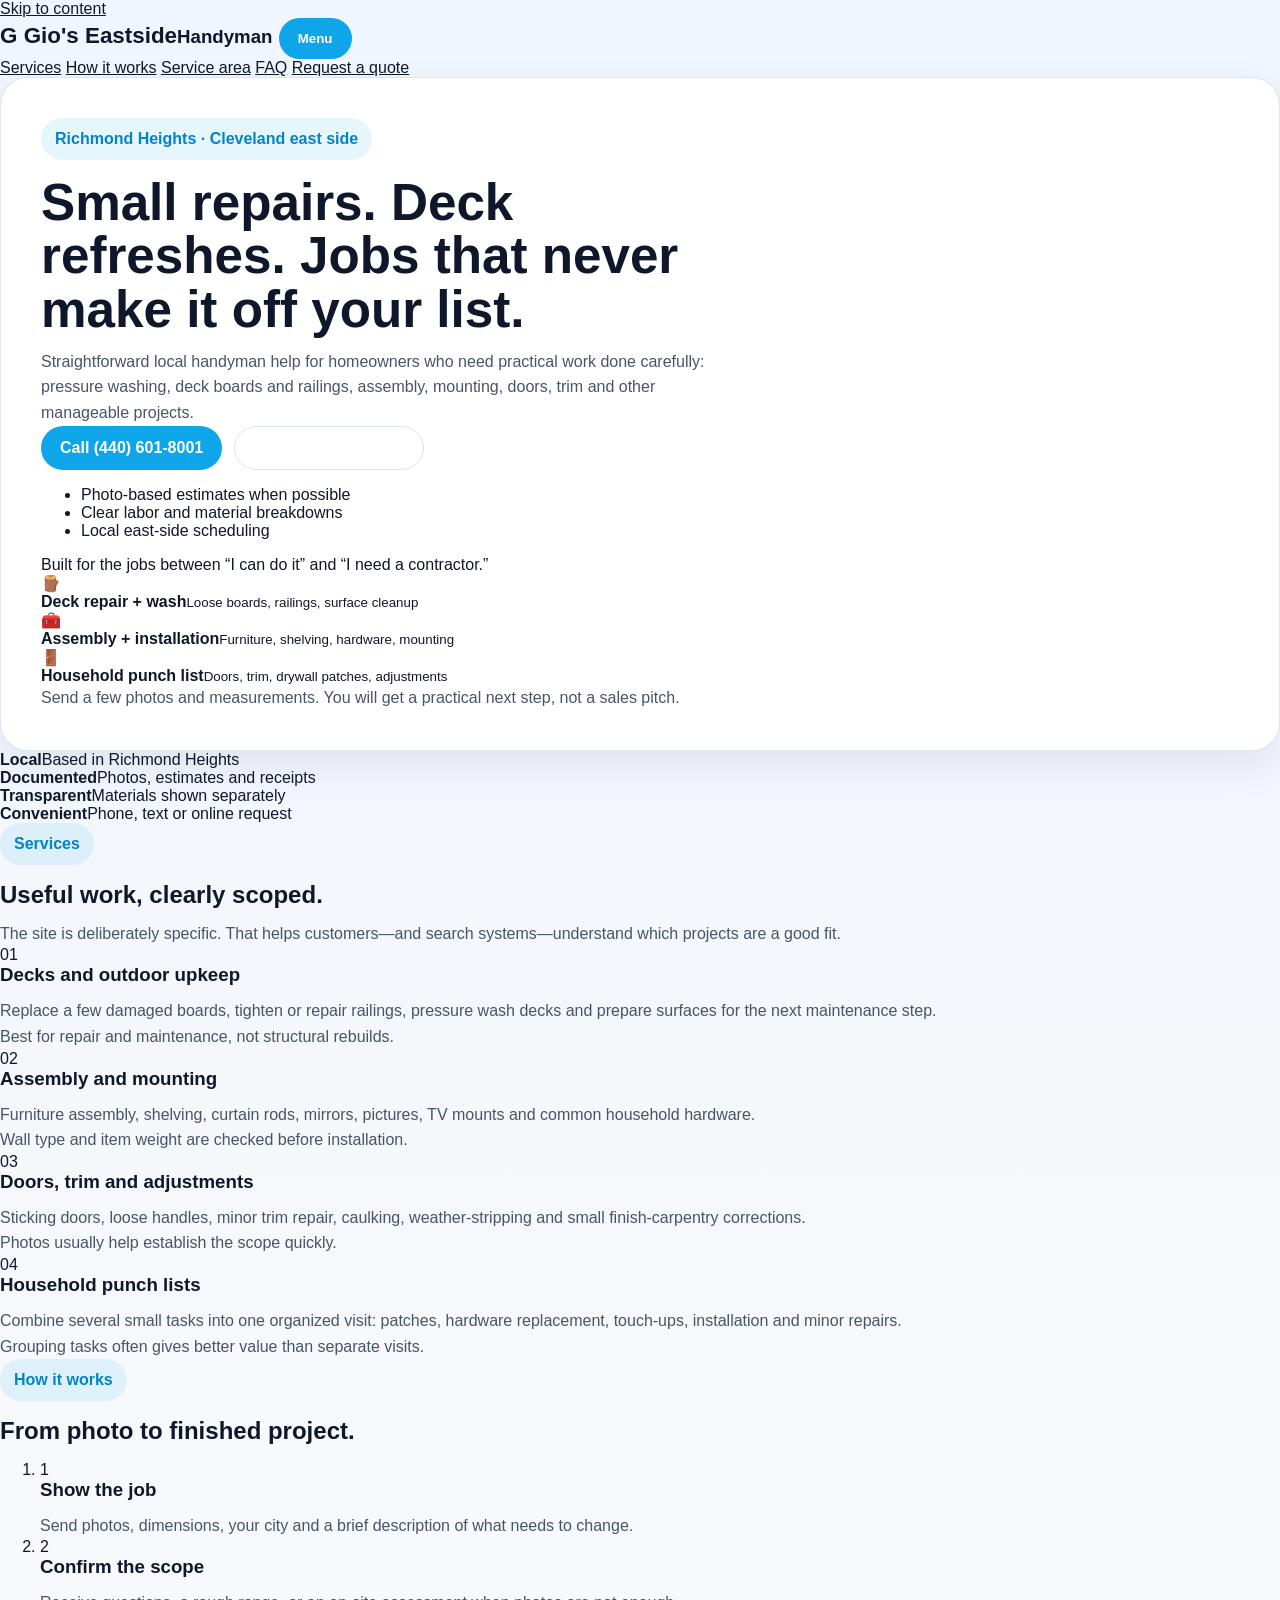
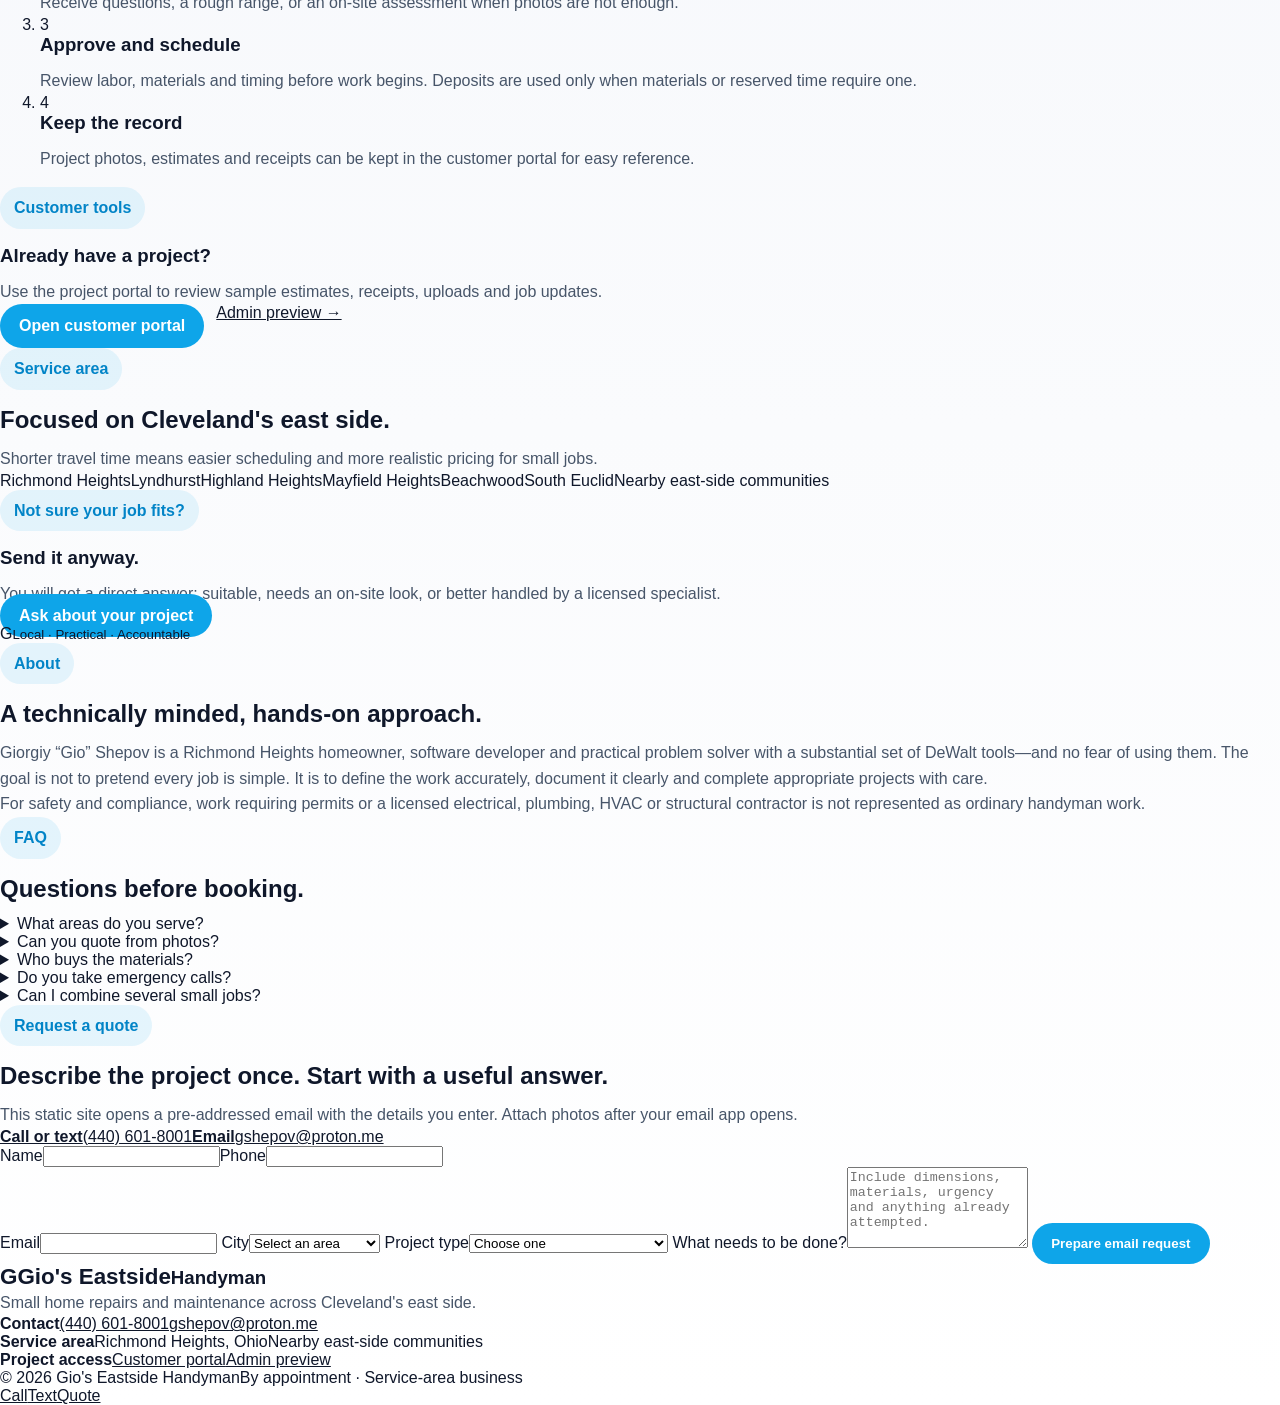
==== commit f8caa938: "Potential fix for pull request finding Co-authored-by: Copilot Autofix powered by AI <175728472+Copi" ====
--- a/index.html
+++ b/index.html
@@ -1,141 +1,256 @@
-<!DOCTYPE html>
+<!doctype html>
 <html lang="en">
-  <head>
-    <meta charset="UTF-8" />
-    <meta name="viewport" content="width=device-width, initial-scale=1.0" />
-    <title>Handyman | Project Hub</title>
-    <link rel="stylesheet" href="./styles.css" />
-  </head>
-  <body>
-    <div class="shell">
-      <header class="topbar">
-        <a class="brand" href="./index.html">Handyman Project Hub</a>
-        <nav class="nav" aria-label="Primary">
-          <a href="./admin.html">Admin dashboard</a>
-          <a href="./owner.html">Owner portal</a>
-          <a class="button primary" href="./owner.html">View project tools</a>
-        </nav>
-      </header>
-
-      <main>
-        <section class="hero">
-          <div class="stack">
-            <div>
-              <span class="eyebrow">Scheduling, payments, and project updates</span>
-              <h1>One place for handyman customers, admins, and project owners.</h1>
-            </div>
-            <p>
-              This front-page concept highlights the customer journey from booking an
-              appointment to pre-paying for work, reviewing consumables, and managing
-              project photos, estimates, and receipts.
-            </p>
-            <div class="hero-actions">
-              <a class="button primary" href="./admin.html">Open admin preview</a>
-              <a class="button secondary" href="./owner.html">Open owner preview</a>
-            </div>
+<head>
+  <meta charset="utf-8" />
+  <meta name="viewport" content="width=device-width, initial-scale=1" />
+  <title>Handyman in Richmond Heights & Cleveland East Side | Gio's Eastside Handyman</title>
+  <meta name="description" content="Local handyman help for deck repairs, pressure washing, furniture assembly, mounting, trim, doors and small home projects in Richmond Heights, Lyndhurst and Cleveland's east side." />
+  <meta name="theme-color" content="#18212b" />
+  <meta name="robots" content="index,follow,max-image-preview:large" />
+  <link rel="canonical" href="https://george-shepov.github.io/Handyman/" />
+  <!-- <link rel="manifest" href="./manifest.webmanifest" /> -->
+  <link rel="stylesheet" href="./styles.css" />
+  <meta property="og:type" content="website" />
+  <meta property="og:title" content="Gio's Eastside Handyman" />
+  <meta property="og:description" content="Practical help for decks, pressure washing, assembly, mounting and small repairs across Cleveland's east side." />
+  <meta property="og:url" content="https://george-shepov.github.io/Handyman/" />
+  <meta property="og:locale" content="en_US" />
+  <meta name="twitter:card" content="summary" />
+  <script type="application/ld+json">
+  {
+    "@context": "https://schema.org",
+    "@graph": [
+      {
+        "@type": "HomeAndConstructionBusiness",
+        "@id": "https://george-shepov.github.io/Handyman/#business",
+        "name": "Gio's Eastside Handyman",
+        "url": "https://george-shepov.github.io/Handyman/",
+        "telephone": "+1-440-601-8001",
+        "email": "gshepov@proton.me",
+        "priceRange": "$$",
+        "description": "Local handyman services for deck maintenance, pressure washing, furniture assembly, mounting, trim, doors and other small home projects.",
+        "address": {
+          "@type": "PostalAddress",
+          "addressLocality": "Richmond Heights",
+          "addressRegion": "OH",
+          "postalCode": "44143",
+          "addressCountry": "US"
+        },
+        "areaServed": [
+          "Richmond Heights, Ohio",
+          "Lyndhurst, Ohio",
+          "Highland Heights, Ohio",
+          "Mayfield Heights, Ohio",
+          "Beachwood, Ohio",
+          "South Euclid, Ohio",
+          "Cleveland East Side, Ohio"
+        ],
+        "openingHoursSpecification": {
+          "@type": "OpeningHoursSpecification",
+          "dayOfWeek": ["Monday","Tuesday","Wednesday","Thursday","Friday","Saturday"],
+          "opens": "08:00",
+          "closes": "19:00"
+        },
+        "hasOfferCatalog": {
+          "@type": "OfferCatalog",
+          "name": "Handyman services",
+          "itemListElement": [
+            {"@type":"Offer","itemOffered":{"@type":"Service","name":"Deck board and railing repair"}},
+            {"@type":"Offer","itemOffered":{"@type":"Service","name":"Deck and exterior pressure washing"}},
+            {"@type":"Offer","itemOffered":{"@type":"Service","name":"Furniture assembly and wall mounting"}},
+            {"@type":"Offer","itemOffered":{"@type":"Service","name":"Doors, trim and minor household repairs"}}
+          ]
+        }
+      },
+      {
+        "@type": "FAQPage",
+        "mainEntity": [
+          {
+            "@type": "Question",
+            "name": "What areas do you serve?",
+            "acceptedAnswer": {"@type":"Answer","text":"Richmond Heights, Lyndhurst, Highland Heights, Mayfield Heights, Beachwood, South Euclid and nearby Cleveland east-side communities."}
+          },
+          {
+            "@type": "Question",
+            "name": "Can I send photos before booking?",
+            "acceptedAnswer": {"@type":"Answer","text":"Yes. Photos and a short description help determine whether the job can be quoted remotely or needs an on-site visit."}
+          },
+          {
+            "@type": "Question",
+            "name": "Do you handle large permitted projects?",
+            "acceptedAnswer": {"@type":"Answer","text":"The focus is small repairs, maintenance and installation work. Projects requiring permits or a licensed trade are declined or referred to an appropriate professional."}
+          }
+        ]
+      }
+    ]
+  }
+  </script>
+</head>
+<body>
+  <a class="skip-link" href="#main">Skip to content</a>
+
+  <header class="site-header">
+    <div class="container header-row">
+      <a class="brand" href="#top" aria-label="Gio's Eastside Handyman home">
+        <span class="brand-mark" aria-hidden="true">G</span>
+        <span><strong>Gio's Eastside</strong><small>Handyman</small></span>
+      </a>
+      <button class="menu-toggle" type="button" aria-expanded="false" aria-controls="site-nav">Menu</button>
+      <nav id="site-nav" class="site-nav" aria-label="Primary navigation">
+        <a href="#services">Services</a>
+        <a href="#process">How it works</a>
+        <a href="#area">Service area</a>
+        <a href="#faq">FAQ</a>
+        <a class="nav-cta" href="#quote">Request a quote</a>
+      </nav>
+    </div>
+  </header>
+
+  <main id="main">
+    <section id="top" class="hero public-hero">
+      <div class="container hero-grid">
+        <div class="hero-copy">
+          <p class="eyebrow">Richmond Heights · Cleveland east side</p>
+          <h1>Small repairs. Deck refreshes. Jobs that never make it off your list.</h1>
+          <p class="hero-lede">Straightforward local handyman help for homeowners who need practical work done carefully: pressure washing, deck boards and railings, assembly, mounting, doors, trim and other manageable projects.</p>
+          <div class="hero-actions">
+            <a class="button primary" href="tel:+14406018001">Call (440) 601-8001</a>
+            <a class="button secondary" href="#quote">Send project details</a>
           </div>
-
-          <aside class="hero-visual" aria-label="Feature preview">
-            <div class="mini-card">
-              <strong>Customer management</strong>
-              <p>Create customer profiles, track open jobs, and assign service windows.</p>
-            </div>
-            <div class="mini-card">
-              <strong>Pre-pay and consumables</strong>
-              <p>Collect deposits up front and keep line items visible before work starts.</p>
-            </div>
-            <div class="mini-card">
-              <strong>Project files</strong>
-              <p>Share photos, estimates, and receipts with a clean owner portal.</p>
-            </div>
-          </aside>
-        </section>
-
-        <section class="card-grid" aria-label="Core pages">
-          <article class="section-card">
-            <h2>Admin dashboard</h2>
-            <p>Built for day-to-day office work and field coordination.</p>
-            <ul>
-              <li>Customer directory with active project status</li>
-              <li>Appointment scheduling board for crews and time slots</li>
-              <li>Quick actions for estimate, deposit, and consumables tracking</li>
-            </ul>
+          <ul class="trust-list" aria-label="Service highlights">
+            <li>Photo-based estimates when possible</li>
+            <li>Clear labor and material breakdowns</li>
+            <li>Local east-side scheduling</li>
+          </ul>
+        </div>
+
+        <aside class="hero-board" aria-label="Typical project examples">
+          <div class="tool-badge">Built for the jobs between “I can do it” and “I need a contractor.”</div>
+          <article>
+            <span aria-hidden="true">🪵</span>
+            <div><strong>Deck repair + wash</strong><small>Loose boards, railings, surface cleanup</small></div>
           </article>
-
-          <article class="section-card">
-            <h2>Owner portal</h2>
-            <p>Helps the property owner stay updated without extra calls or texts.</p>
-            <ul>
-              <li>Pre-pay area for deposits and remaining balance</li>
-              <li>Uploads for owner-supplied photos and inspiration images</li>
-              <li>Downloads for estimates, receipts, and work photos</li>
-            </ul>
+          <article>
+            <span aria-hidden="true">🧰</span>
+            <div><strong>Assembly + installation</strong><small>Furniture, shelving, hardware, mounting</small></div>
           </article>
-
-          <article class="section-card">
-            <h2>Consumables and documents</h2>
-            <p>Keep the paper trail visible before, during, and after the project.</p>
-            <ul>
-              <li>Consumables summary with category breakdowns</li>
-              <li>Photo library for progress documentation</li>
-              <li>Receipt-ready history for each completed milestone</li>
-            </ul>
+          <article>
+            <span aria-hidden="true">🚪</span>
+            <div><strong>Household punch list</strong><small>Doors, trim, drywall patches, adjustments</small></div>
           </article>
-        </section>
-
-        <section class="dashboard" aria-label="Homepage dashboard preview">
-          <div class="dashboard-head">
-            <div>
-              <h2>Everything needed before the truck rolls out.</h2>
-              <p>
-                Front pages are organized around the two main roles: the admin who
-                coordinates the job and the owner who approves, pays, and downloads files.
-              </p>
-            </div>
-            <span class="label">Front-end concept</span>
-          </div>
-
-          <div class="panel-grid">
-            <article class="summary-card">
-              <h3>Book and schedule</h3>
-              <ul class="detail-list">
-                <li>Capture contact details and service address</li>
-                <li>Offer appointment windows and arrival notes</li>
-                <li>Show who is assigned to the visit</li>
-              </ul>
-            </article>
-
-            <article class="summary-card">
-              <h3>Collect project funds</h3>
-              <ul class="detail-list">
-                <li>Separate deposit, labor, and consumables</li>
-                <li>Show balance due before materials are ordered</li>
-                <li>Present receipts and estimate downloads side by side</li>
-              </ul>
-            </article>
-
-            <article class="summary-card">
-              <h3>Share photos clearly</h3>
-              <ul class="detail-list">
-                <li>Admin uploads site and completion photos</li>
-                <li>Owner uploads inspiration or issue photos</li>
-                <li>Both sides keep a downloadable project archive</li>
-              </ul>
-            </article>
-          </div>
-        </section>
-
-        <section class="cta-strip">
-          <div>
-            <h2>Start with the right front page for the job.</h2>
-            <p>Preview the admin workflow and the owner self-service portal.</p>
-          </div>
-          <div class="hero-actions">
-            <a class="button primary" href="./admin.html">Admin view</a>
-            <a class="button secondary" href="./owner.html">Owner view</a>
-          </div>
-        </section>
-      </main>
+          <p class="board-note">Send a few photos and measurements. You will get a practical next step, not a sales pitch.</p>
+        </aside>
+      </div>
+    </section>
+
+    <section class="proof-strip" aria-label="Why choose a local handyman">
+      <div class="container proof-grid">
+        <div><strong>Local</strong><span>Based in Richmond Heights</span></div>
+        <div><strong>Documented</strong><span>Photos, estimates and receipts</span></div>
+        <div><strong>Transparent</strong><span>Materials shown separately</span></div>
+        <div><strong>Convenient</strong><span>Phone, text or online request</span></div>
+      </div>
+    </section>
+
+    <section id="services" class="section">
+      <div class="container">
+        <div class="section-heading">
+          <p class="eyebrow">Services</p>
+          <h2>Useful work, clearly scoped.</h2>
+          <p>The site is deliberately specific. That helps customers—and search systems—understand which projects are a good fit.</p>
+        </div>
+        <div class="service-grid">
+          <article class="service-card"><span class="service-icon" aria-hidden="true">01</span><h3>Decks and outdoor upkeep</h3><p>Replace a few damaged boards, tighten or repair railings, pressure wash decks and prepare surfaces for the next maintenance step.</p><p class="service-note">Best for repair and maintenance, not structural rebuilds.</p></article>
+          <article class="service-card"><span class="service-icon" aria-hidden="true">02</span><h3>Assembly and mounting</h3><p>Furniture assembly, shelving, curtain rods, mirrors, pictures, TV mounts and common household hardware.</p><p class="service-note">Wall type and item weight are checked before installation.</p></article>
+          <article class="service-card"><span class="service-icon" aria-hidden="true">03</span><h3>Doors, trim and adjustments</h3><p>Sticking doors, loose handles, minor trim repair, caulking, weather-stripping and small finish-carpentry corrections.</p><p class="service-note">Photos usually help establish the scope quickly.</p></article>
+          <article class="service-card"><span class="service-icon" aria-hidden="true">04</span><h3>Household punch lists</h3><p>Combine several small tasks into one organized visit: patches, hardware replacement, touch-ups, installation and minor repairs.</p><p class="service-note">Grouping tasks often gives better value than separate visits.</p></article>
+        </div>
+      </div>
+    </section>
+
+    <section id="process" class="section section-dark">
+      <div class="container">
+        <div class="section-heading light">
+          <p class="eyebrow">How it works</p>
+          <h2>From photo to finished project.</h2>
+        </div>
+        <ol class="process-grid">
+          <li><span>1</span><h3>Show the job</h3><p>Send photos, dimensions, your city and a brief description of what needs to change.</p></li>
+          <li><span>2</span><h3>Confirm the scope</h3><p>Receive questions, a rough range, or an on-site assessment when photos are not enough.</p></li>
+          <li><span>3</span><h3>Approve and schedule</h3><p>Review labor, materials and timing before work begins. Deposits are used only when materials or reserved time require one.</p></li>
+          <li><span>4</span><h3>Keep the record</h3><p>Project photos, estimates and receipts can be kept in the customer portal for easy reference.</p></li>
+        </ol>
+        <div class="portal-callout">
+          <div><p class="eyebrow">Customer tools</p><h3>Already have a project?</h3><p>Use the project portal to review sample estimates, receipts, uploads and job updates.</p></div>
+          <div class="hero-actions"><a class="button light-button" href="./owner.html">Open customer portal</a><a class="text-link" href="./admin.html">Admin preview →</a></div>
+        </div>
+      </div>
+    </section>
+
+    <section id="area" class="section">
+      <div class="container area-grid">
+        <div>
+          <p class="eyebrow">Service area</p>
+          <h2>Focused on Cleveland's east side.</h2>
+          <p>Shorter travel time means easier scheduling and more realistic pricing for small jobs.</p>
+          <div class="city-list" aria-label="Cities served"><span>Richmond Heights</span><span>Lyndhurst</span><span>Highland Heights</span><span>Mayfield Heights</span><span>Beachwood</span><span>South Euclid</span><span>Nearby east-side communities</span></div>
+        </div>
+        <aside class="area-card">
+          <p class="eyebrow">Not sure your job fits?</p>
+          <h3>Send it anyway.</h3>
+          <p>You will get a direct answer: suitable, needs an on-site look, or better handled by a licensed specialist.</p>
+          <a class="button primary" href="#quote">Ask about your project</a>
+        </aside>
+      </div>
+    </section>
+
+    <section class="section section-soft" aria-labelledby="about-title">
+      <div class="container about-grid">
+        <div class="portrait-placeholder" aria-hidden="true"><span>G</span><small>Local · Practical · Accountable</small></div>
+        <div><p class="eyebrow">About</p><h2 id="about-title">A technically minded, hands-on approach.</h2><p>Giorgiy “Gio” Shepov is a Richmond Heights homeowner, software developer and practical problem solver with a substantial set of DeWalt tools—and no fear of using them. The goal is not to pretend every job is simple. It is to define the work accurately, document it clearly and complete appropriate projects with care.</p><p class="fine-print">For safety and compliance, work requiring permits or a licensed electrical, plumbing, HVAC or structural contractor is not represented as ordinary handyman work.</p></div>
+      </div>
+    </section>
+
+    <section id="faq" class="section">
+      <div class="container faq-layout">
+        <div class="section-heading"><p class="eyebrow">FAQ</p><h2>Questions before booking.</h2></div>
+        <div class="faq-list">
+          <details><summary>What areas do you serve?</summary><p>Richmond Heights, Lyndhurst, Highland Heights, Mayfield Heights, Beachwood, South Euclid and nearby east-side communities.</p></details>
+          <details><summary>Can you quote from photos?</summary><p>Often, yes. Clear photos, measurements and a description may be enough for a preliminary range. Hidden damage or uncertain conditions may require an on-site visit.</p></details>
+          <details><summary>Who buys the materials?</summary><p>Either arrangement can work. The estimate should state whether the owner supplies materials or whether they will be purchased and billed with receipts.</p></details>
+          <details><summary>Do you take emergency calls?</summary><p>This is primarily scheduled handyman work, not a 24-hour emergency or licensed-trade service.</p></details>
+          <details><summary>Can I combine several small jobs?</summary><p>Yes. A written punch list and photos are the most efficient way to plan a multi-task visit.</p></details>
+        </div>
+      </div>
+    </section>
+
+    <section id="quote" class="section quote-section">
+      <div class="container quote-grid">
+        <div><p class="eyebrow">Request a quote</p><h2>Describe the project once. Start with a useful answer.</h2><p>This static site opens a pre-addressed email with the details you enter. Attach photos after your email app opens.</p><div class="contact-stack"><a href="tel:+14406018001"><strong>Call or text</strong><span>(440) 601-8001</span></a><a href="mailto:gshepov@proton.me"><strong>Email</strong><span>gshepov@proton.me</span></a></div></div>
+        <form id="quote-form" class="quote-form">
+          <div class="field-row"><label>Name<input name="name" autocomplete="name" required /></label><label>Phone<input name="phone" type="tel" autocomplete="tel" required /></label></div>
+          <label>Email<input name="email" type="email" autocomplete="email" /></label>
+          <label>City<select name="city" required><option value="">Select an area</option><option>Richmond Heights</option><option>Lyndhurst</option><option>Highland Heights</option><option>Mayfield Heights</option><option>Beachwood</option><option>South Euclid</option><option>Other nearby area</option></select></label>
+          <label>Project type<select name="project" required><option value="">Choose one</option><option>Deck or outdoor repair</option><option>Pressure washing</option><option>Assembly or mounting</option><option>Door, trim or household repair</option><option>Multi-item punch list</option><option>Other</option></select></label>
+          <label>What needs to be done?<textarea name="details" rows="5" placeholder="Include dimensions, materials, urgency and anything already attempted." required></textarea></label>
+          <button class="button primary" type="submit">Prepare email request</button>
+          <p id="form-status" class="form-status" role="status"></p>
+        </form>
+      </div>
+    </section>
+  </main>
+
+  <footer class="site-footer">
+    <div class="container footer-grid">
+      <div><a class="brand footer-brand" href="#top"><span class="brand-mark">G</span><span><strong>Gio's Eastside</strong><small>Handyman</small></span></a><p>Small home repairs and maintenance across Cleveland's east side.</p></div>
+      <div><strong>Contact</strong><a href="tel:+14406018001">(440) 601-8001</a><a href="mailto:gshepov@proton.me">gshepov@proton.me</a></div>
+      <div><strong>Service area</strong><span>Richmond Heights, Ohio</span><span>Nearby east-side communities</span></div>
+      <div><strong>Project access</strong><a href="./owner.html">Customer portal</a><a href="./admin.html">Admin preview</a></div>
     </div>
-  </body>
+    <div class="container footer-bottom"><span>© <span id="year"></span> Gio's Eastside Handyman</span><span>By appointment · Service-area business</span></div>
+  </footer>
+
+  <div class="mobile-actions" aria-label="Quick contact"><a href="tel:+14406018001">Call</a><a href="sms:+14406018001">Text</a><a href="#quote">Quote</a></div>
+  <script src="./app.js" defer></script>
+</body>
 </html>
